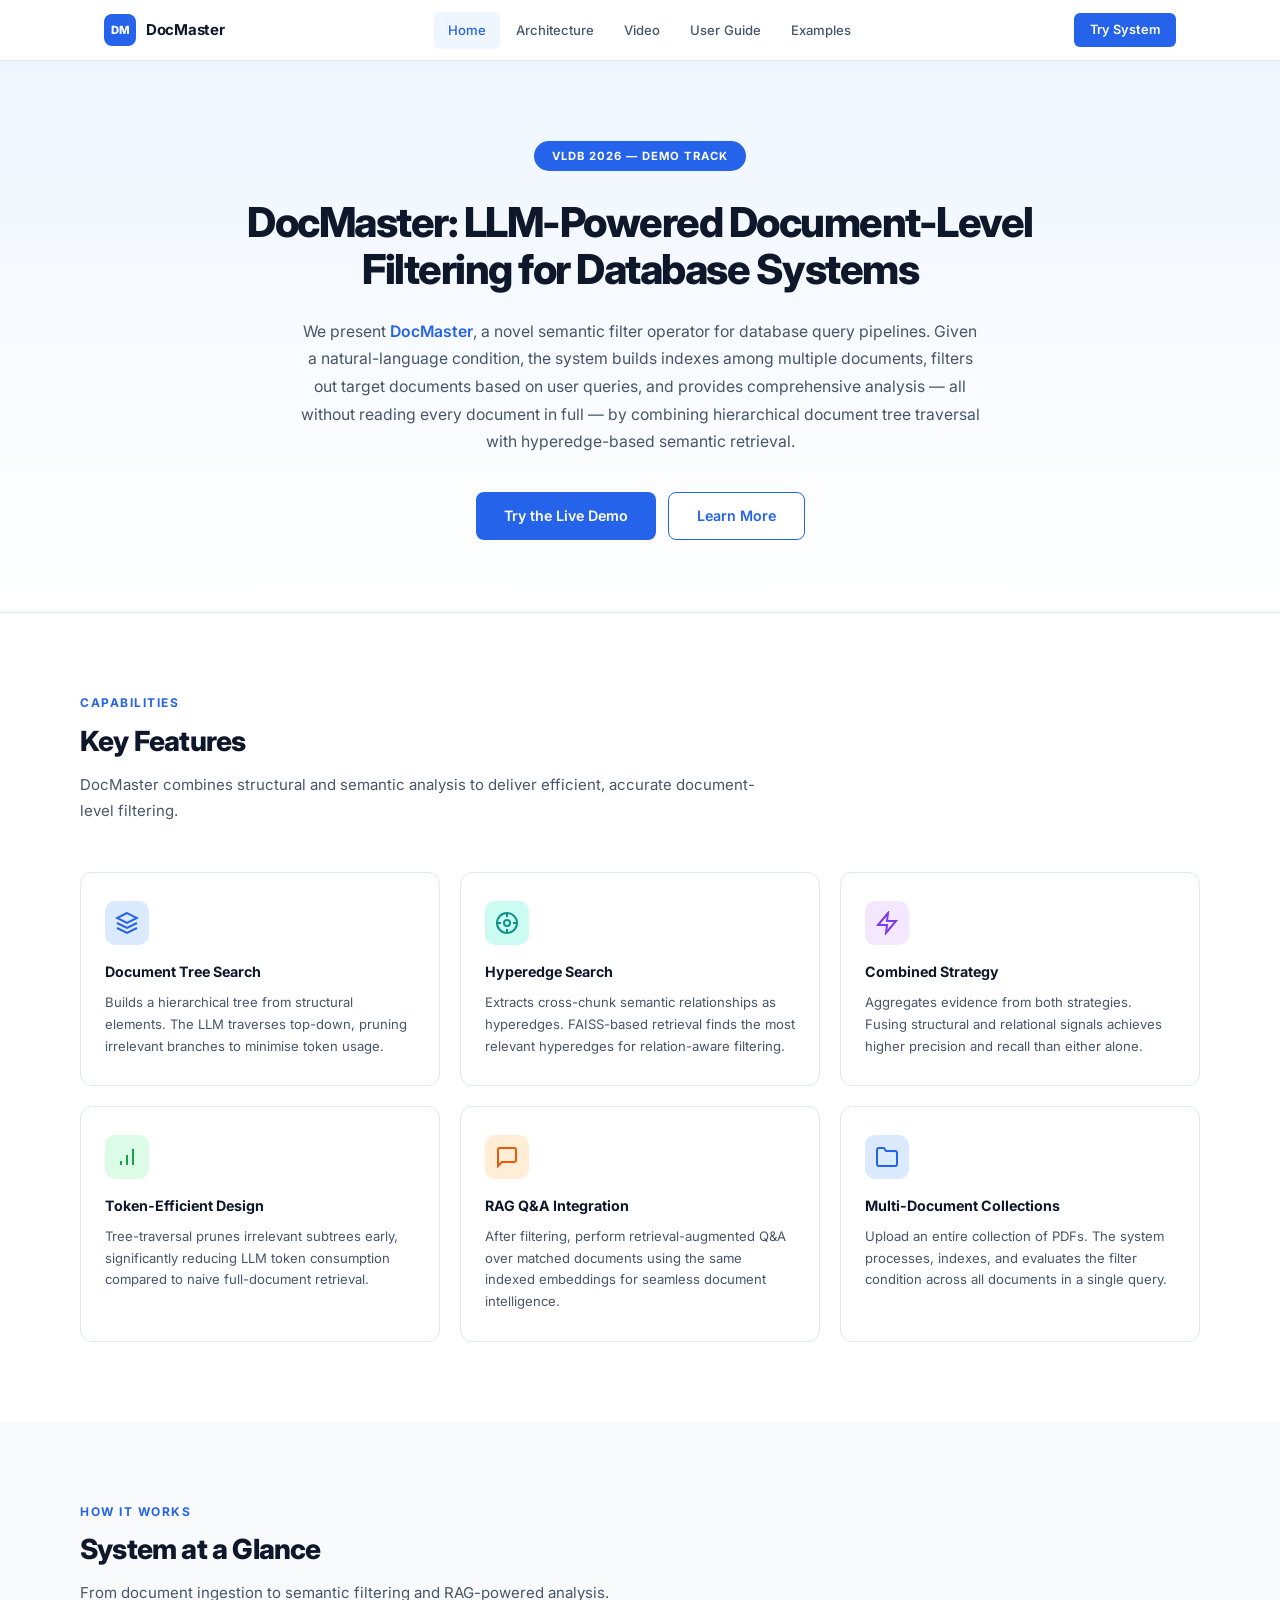
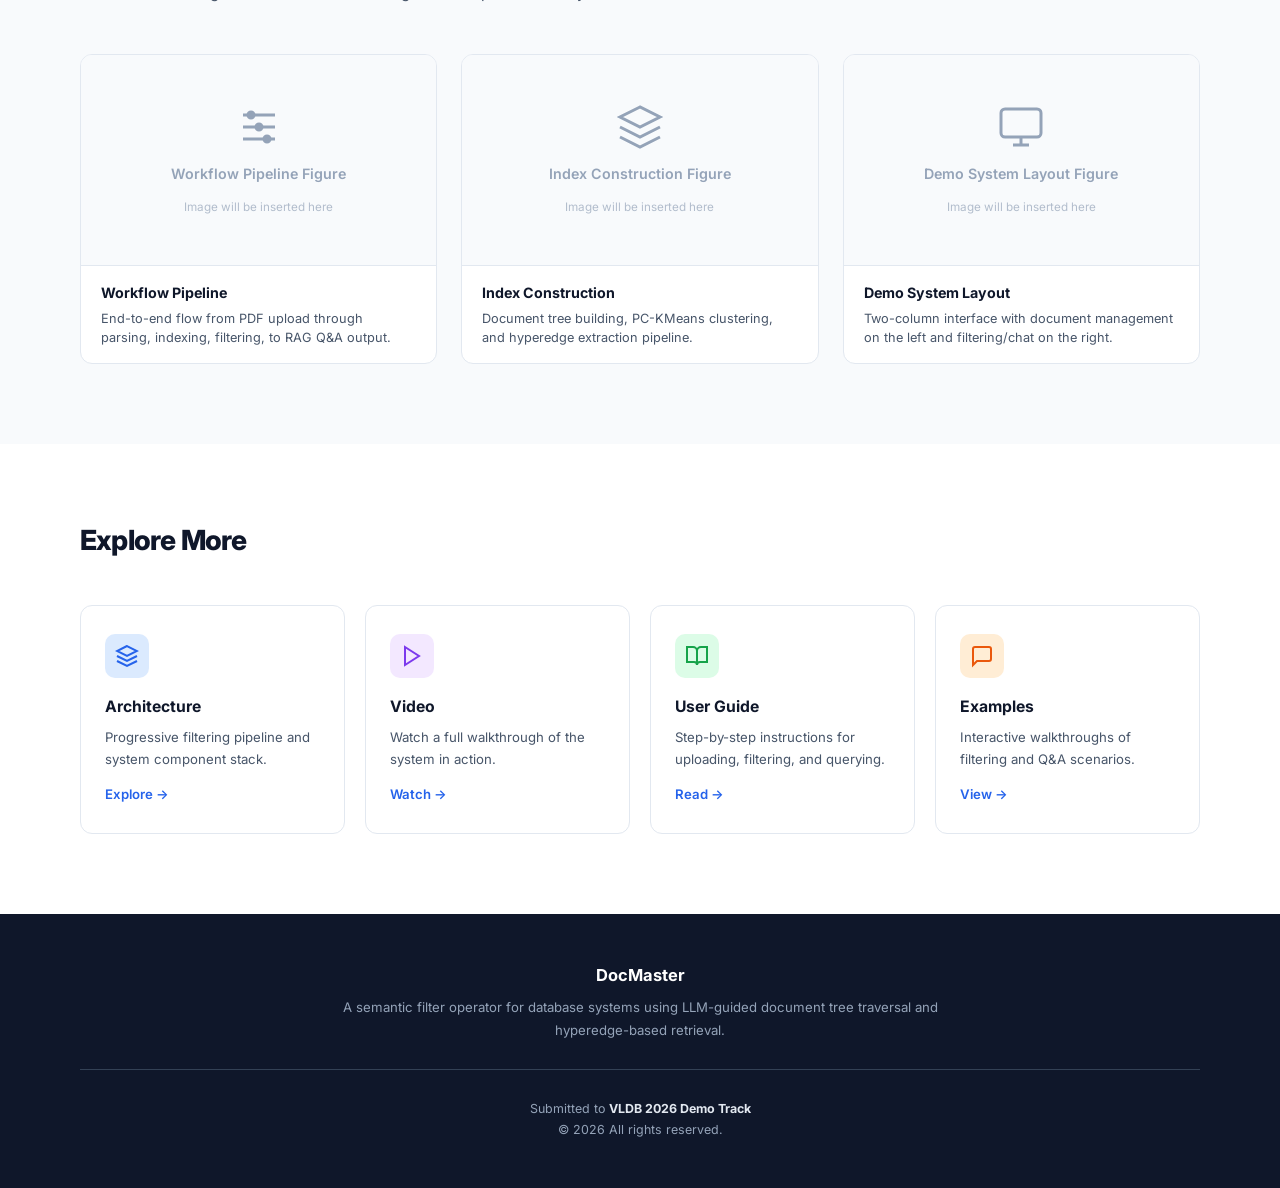
==== index.html @ 3ab499f6 "Add files via upload" ====
<!DOCTYPE html>
<html lang="en">
<head>
    <meta charset="UTF-8">
    <meta name="viewport" content="width=device-width, initial-scale=1.0">
    <title>DocMaster: LLM-Powered Document-Level Filtering</title>
    <link rel="preconnect" href="https://fonts.googleapis.com">
    <link href="https://fonts.googleapis.com/css2?family=Inter:wght@300;400;500;600;700;800&display=swap" rel="stylesheet">
    <link rel="stylesheet" href="style.css">
</head>
<body data-page="home">

    <nav id="main-nav"></nav>

    <!-- Hero -->
    <section class="hero">
        <div class="hero-inner">
            <div class="hero-badge">VLDB 2026 &mdash; Demo Track</div>
            <h1>DocMaster: LLM-Powered Document-Level Filtering for Database Systems</h1>
            <p class="hero-abstract">
                We present <strong>DocMaster</strong>, a novel semantic filter operator for database query pipelines.
                Given a natural-language condition, the system builds indexes among multiple documents, filters out
                target documents based on user queries, and provides comprehensive analysis &mdash; all without
                reading every document in full &mdash; by combining hierarchical document tree traversal with
                hyperedge-based semantic retrieval.
            </p>
            <div class="hero-actions">
                <a href="demo.html" class="btn-primary">Try the Live Demo</a>
                <a href="architecture.html" class="btn-outline">Learn More</a>
            </div>
        </div>
    </section>

    <!-- Key Features -->
    <section class="section">
        <div class="container">
            <div class="section-header">
                <div class="section-label">Capabilities</div>
                <h2 class="section-title">Key Features</h2>
                <p class="section-desc">DocMaster combines structural and semantic analysis to deliver efficient, accurate document-level filtering.</p>
            </div>
            <div class="overview-grid">
                <div class="overview-card">
                    <div class="card-icon icon-blue">
                        <svg width="24" height="24" viewBox="0 0 24 24" fill="none" stroke="currentColor" stroke-width="2"><path d="M12 2L2 7l10 5 10-5-10-5z"/><path d="M2 17l10 5 10-5"/><path d="M2 12l10 5 10-5"/></svg>
                    </div>
                    <h3>Document Tree Search</h3>
                    <p>Builds a hierarchical tree from structural elements. The LLM traverses top-down, pruning irrelevant branches to minimise token usage.</p>
                </div>
                <div class="overview-card">
                    <div class="card-icon icon-teal">
                        <svg width="24" height="24" viewBox="0 0 24 24" fill="none" stroke="currentColor" stroke-width="2"><circle cx="12" cy="12" r="3"/><path d="M12 2a10 10 0 0 1 0 20 10 10 0 0 1 0-20"/><path d="M2 12h4M18 12h4M12 2v4M12 18v4"/></svg>
                    </div>
                    <h3>Hyperedge Search</h3>
                    <p>Extracts cross-chunk semantic relationships as hyperedges. FAISS-based retrieval finds the most relevant hyperedges for relation-aware filtering.</p>
                </div>
                <div class="overview-card">
                    <div class="card-icon icon-purple">
                        <svg width="24" height="24" viewBox="0 0 24 24" fill="none" stroke="currentColor" stroke-width="2"><path d="M13 2L3 14h9l-1 8 10-12h-9l1-8z"/></svg>
                    </div>
                    <h3>Combined Strategy</h3>
                    <p>Aggregates evidence from both strategies. Fusing structural and relational signals achieves higher precision and recall than either alone.</p>
                </div>
                <div class="overview-card">
                    <div class="card-icon icon-green">
                        <svg width="24" height="24" viewBox="0 0 24 24" fill="none" stroke="currentColor" stroke-width="2"><path d="M12 20V10M18 20V4M6 20v-4"/></svg>
                    </div>
                    <h3>Token-Efficient Design</h3>
                    <p>Tree-traversal prunes irrelevant subtrees early, significantly reducing LLM token consumption compared to naive full-document retrieval.</p>
                </div>
                <div class="overview-card">
                    <div class="card-icon icon-orange">
                        <svg width="24" height="24" viewBox="0 0 24 24" fill="none" stroke="currentColor" stroke-width="2"><path d="M21 15a2 2 0 0 1-2 2H7l-4 4V5a2 2 0 0 1 2-2h14a2 2 0 0 1 2 2z"/></svg>
                    </div>
                    <h3>RAG Q&amp;A Integration</h3>
                    <p>After filtering, perform retrieval-augmented Q&amp;A over matched documents using the same indexed embeddings for seamless document intelligence.</p>
                </div>
                <div class="overview-card">
                    <div class="card-icon icon-blue">
                        <svg width="24" height="24" viewBox="0 0 24 24" fill="none" stroke="currentColor" stroke-width="2"><path d="M22 19a2 2 0 0 1-2 2H4a2 2 0 0 1-2-2V5a2 2 0 0 1 2-2h5l2 3h9a2 2 0 0 1 2 2z"/></svg>
                    </div>
                    <h3>Multi-Document Collections</h3>
                    <p>Upload an entire collection of PDFs. The system processes, indexes, and evaluates the filter condition across all documents in a single query.</p>
                </div>
            </div>
        </div>
    </section>

    <!-- Figure Placeholders -->
    <section class="section section-alt">
        <div class="container">
            <div class="section-header">
                <div class="section-label">How It Works</div>
                <h2 class="section-title">System at a Glance</h2>
                <p class="section-desc">From document ingestion to semantic filtering and RAG-powered analysis.</p>
            </div>
            <div class="figure-gallery">
                <div class="figure-card">
                    <div class="figure-placeholder" id="fig-workflow">
                        <svg width="48" height="48" viewBox="0 0 24 24" fill="none" stroke="currentColor" stroke-width="1.5"><path d="M4 6h16M4 12h16M4 18h16"/><circle cx="8" cy="6" r="1.5" fill="currentColor"/><circle cx="12" cy="12" r="1.5" fill="currentColor"/><circle cx="16" cy="18" r="1.5" fill="currentColor"/></svg>
                        <p>Workflow Pipeline Figure</p>
                        <span class="figure-placeholder-hint">Image will be inserted here</span>
                    </div>
                    <div class="figure-caption">
                        <h4>Workflow Pipeline</h4>
                        <p>End-to-end flow from PDF upload through parsing, indexing, filtering, to RAG Q&amp;A output.</p>
                    </div>
                </div>
                <div class="figure-card">
                    <div class="figure-placeholder" id="fig-index">
                        <svg width="48" height="48" viewBox="0 0 24 24" fill="none" stroke="currentColor" stroke-width="1.5"><path d="M12 2L2 7l10 5 10-5-10-5z"/><path d="M2 17l10 5 10-5"/><path d="M2 12l10 5 10-5"/></svg>
                        <p>Index Construction Figure</p>
                        <span class="figure-placeholder-hint">Image will be inserted here</span>
                    </div>
                    <div class="figure-caption">
                        <h4>Index Construction</h4>
                        <p>Document tree building, PC-KMeans clustering, and hyperedge extraction pipeline.</p>
                    </div>
                </div>
                <div class="figure-card">
                    <div class="figure-placeholder" id="fig-demo">
                        <svg width="48" height="48" viewBox="0 0 24 24" fill="none" stroke="currentColor" stroke-width="1.5"><rect x="2" y="3" width="20" height="14" rx="2"/><path d="M8 21h8M12 17v4"/></svg>
                        <p>Demo System Layout Figure</p>
                        <span class="figure-placeholder-hint">Image will be inserted here</span>
                    </div>
                    <div class="figure-caption">
                        <h4>Demo System Layout</h4>
                        <p>Two-column interface with document management on the left and filtering/chat on the right.</p>
                    </div>
                </div>
            </div>
        </div>
    </section>

    <!-- Quick Links -->
    <section class="section">
        <div class="container">
            <div class="section-header">
                <h2 class="section-title">Explore More</h2>
            </div>
            <div class="landing-grid">
                <a href="architecture.html" class="landing-card">
                    <div class="card-icon icon-blue">
                        <svg width="24" height="24" viewBox="0 0 24 24" fill="none" stroke="currentColor" stroke-width="2"><path d="M12 2L2 7l10 5 10-5-10-5z"/><path d="M2 17l10 5 10-5"/><path d="M2 12l10 5 10-5"/></svg>
                    </div>
                    <h3>Architecture</h3>
                    <p>Progressive filtering pipeline and system component stack.</p>
                    <span class="landing-card-link">Explore &rarr;</span>
                </a>
                <a href="video.html" class="landing-card">
                    <div class="card-icon icon-purple">
                        <svg width="24" height="24" viewBox="0 0 24 24" fill="none" stroke="currentColor" stroke-width="2"><polygon points="5 3 19 12 5 21 5 3"/></svg>
                    </div>
                    <h3>Video</h3>
                    <p>Watch a full walkthrough of the system in action.</p>
                    <span class="landing-card-link">Watch &rarr;</span>
                </a>
                <a href="guide.html" class="landing-card">
                    <div class="card-icon icon-green">
                        <svg width="24" height="24" viewBox="0 0 24 24" fill="none" stroke="currentColor" stroke-width="2"><path d="M2 3h6a4 4 0 0 1 4 4v14a3 3 0 0 0-3-3H2z"/><path d="M22 3h-6a4 4 0 0 0-4 4v14a3 3 0 0 1 3-3h7z"/></svg>
                    </div>
                    <h3>User Guide</h3>
                    <p>Step-by-step instructions for uploading, filtering, and querying.</p>
                    <span class="landing-card-link">Read &rarr;</span>
                </a>
                <a href="examples.html" class="landing-card">
                    <div class="card-icon icon-orange">
                        <svg width="24" height="24" viewBox="0 0 24 24" fill="none" stroke="currentColor" stroke-width="2"><path d="M21 15a2 2 0 0 1-2 2H7l-4 4V5a2 2 0 0 1 2-2h14a2 2 0 0 1 2 2z"/></svg>
                    </div>
                    <h3>Examples</h3>
                    <p>Interactive walkthroughs of filtering and Q&amp;A scenarios.</p>
                    <span class="landing-card-link">View &rarr;</span>
                </a>
            </div>
        </div>
    </section>

    <footer id="main-footer"></footer>

    <script src="template.js"></script>
</body>
</html>
---- style.css ----
/* ================================================================
   SemanticFilter — Professional Academic Demo Stylesheet
   ================================================================ */

*, *::before, *::after { margin: 0; padding: 0; box-sizing: border-box; }

:root {
    --primary: #2563eb;
    --primary-dark: #1d4ed8;
    --primary-light: #eff6ff;
    --primary-subtle: #dbeafe;
    --accent: #0891b2;
    --text: #0f172a;
    --text-secondary: #475569;
    --text-muted: #94a3b8;
    --border: #e2e8f0;
    --border-light: #f1f5f9;
    --bg: #f8fafc;
    --bg-alt: #f1f5f9;
    --white: #ffffff;
    --success: #059669;
    --success-bg: #ecfdf5;
    --error: #dc2626;
    --error-bg: #fef2f2;
    --shadow-xs: 0 1px 2px rgba(0,0,0,0.05);
    --shadow-sm: 0 1px 3px rgba(0,0,0,0.06), 0 1px 2px rgba(0,0,0,0.04);
    --shadow: 0 4px 6px -1px rgba(0,0,0,0.07), 0 2px 4px -2px rgba(0,0,0,0.05);
    --shadow-md: 0 10px 15px -3px rgba(0,0,0,0.08), 0 4px 6px -4px rgba(0,0,0,0.05);
    --shadow-lg: 0 20px 25px -5px rgba(0,0,0,0.08), 0 8px 10px -6px rgba(0,0,0,0.04);
    --radius: 8px;
    --radius-lg: 12px;
    --radius-xl: 16px;
    --font: 'Inter', -apple-system, BlinkMacSystemFont, 'Segoe UI', sans-serif;
    --max-width: 1120px;
    --transition: 0.2s ease;
}

html { scroll-behavior: smooth; }

body {
    font-family: var(--font);
    background: var(--white);
    color: var(--text);
    line-height: 1.6;
    font-size: 15px;
    -webkit-font-smoothing: antialiased;
    -moz-osx-font-smoothing: grayscale;
}

/* ── Navigation ── */
nav {
    position: sticky;
    top: 0;
    z-index: 100;
    background: rgba(255,255,255,0.92);
    backdrop-filter: blur(12px);
    -webkit-backdrop-filter: blur(12px);
    border-bottom: 1px solid var(--border);
}

.nav-inner {
    max-width: var(--max-width);
    margin: 0 auto;
    padding: 0 24px;
    height: 60px;
    display: flex;
    align-items: center;
    justify-content: space-between;
}

.nav-brand {
    display: flex;
    align-items: center;
    gap: 10px;
    font-size: 1em;
    font-weight: 700;
    color: var(--text);
    text-decoration: none;
    letter-spacing: -0.3px;
}

.nav-logo {
    display: inline-flex;
    align-items: center;
    justify-content: center;
    width: 32px;
    height: 32px;
    background: var(--primary);
    color: white;
    border-radius: 8px;
    font-size: 0.75em;
    font-weight: 800;
    letter-spacing: 0;
}

.nav-links {
    display: flex;
    gap: 2px;
    list-style: none;
}

.nav-links a {
    display: block;
    padding: 8px 14px;
    font-size: 0.875em;
    font-weight: 500;
    color: var(--text-secondary);
    text-decoration: none;
    border-radius: 6px;
    transition: color var(--transition), background var(--transition);
}

.nav-links a:hover {
    color: var(--primary);
    background: var(--primary-light);
}

.nav-cta {
    display: inline-flex;
    align-items: center;
    padding: 7px 16px;
    font-size: 0.85em;
    font-weight: 600;
    color: white;
    background: var(--primary);
    text-decoration: none;
    border-radius: 6px;
    transition: background var(--transition);
}

.nav-cta:hover {
    background: var(--primary-dark);
}

/* ── Hero ── */
.hero {
    background: linear-gradient(180deg, var(--primary-light) 0%, var(--white) 100%);
    border-bottom: 1px solid var(--border);
    padding: 80px 24px 72px;
    text-align: center;
}

.hero-inner {
    max-width: 800px;
    margin: 0 auto;
}

.hero-badge {
    display: inline-flex;
    align-items: center;
    gap: 8px;
    background: var(--primary);
    color: white;
    padding: 6px 18px;
    border-radius: 24px;
    font-size: 0.75em;
    font-weight: 700;
    letter-spacing: 1px;
    text-transform: uppercase;
    margin-bottom: 28px;
}

.hero h1 {
    font-size: 2.75em;
    font-weight: 800;
    color: var(--text);
    letter-spacing: -1.5px;
    line-height: 1.15;
    margin-bottom: 24px;
}

.hero-abstract {
    font-size: 1.05em;
    color: var(--text-secondary);
    line-height: 1.75;
    max-width: 680px;
    margin: 0 auto 36px;
}

.hero-abstract strong {
    color: var(--primary);
    font-weight: 600;
}

.hero-actions {
    display: flex;
    justify-content: center;
    gap: 12px;
    flex-wrap: wrap;
}

.btn-primary, .btn-outline {
    display: inline-flex;
    align-items: center;
    gap: 8px;
    padding: 12px 28px;
    border-radius: var(--radius);
    font-size: 0.95em;
    font-weight: 600;
    text-decoration: none;
    border: none;
    cursor: pointer;
    transition: all var(--transition);
}

.btn-primary {
    background: var(--primary);
    color: white;
}

.btn-primary:hover {
    background: var(--primary-dark);
    box-shadow: 0 4px 14px rgba(37,99,235,0.3);
    transform: translateY(-1px);
}

.btn-outline {
    background: white;
    color: var(--primary);
    border: 1.5px solid var(--primary);
}

.btn-outline:hover {
    background: var(--primary-light);
    transform: translateY(-1px);
}

/* ── Sections ── */
.section {
    padding: 80px 24px;
}

.section-alt {
    background: var(--bg);
}

.container {
    max-width: var(--max-width);
    margin: 0 auto;
}

.section-header {
    margin-bottom: 48px;
}

.section-label {
    font-size: 0.8em;
    font-weight: 700;
    letter-spacing: 1.5px;
    text-transform: uppercase;
    color: var(--primary);
    margin-bottom: 12px;
}

.section-title {
    font-size: 1.85em;
    font-weight: 800;
    letter-spacing: -0.8px;
    color: var(--text);
    margin-bottom: 14px;
    line-height: 1.2;
}

.section-desc {
    font-size: 1em;
    color: var(--text-secondary);
    line-height: 1.75;
    max-width: 680px;
}

/* ── Overview Cards ── */
.overview-grid {
    display: grid;
    grid-template-columns: repeat(3, 1fr);
    gap: 20px;
}

.overview-card {
    background: white;
    border: 1px solid var(--border);
    border-radius: var(--radius-lg);
    padding: 28px 24px;
    transition: box-shadow var(--transition), transform var(--transition);
}

.overview-card:hover {
    box-shadow: var(--shadow-md);
    transform: translateY(-3px);
}

.card-icon {
    width: 44px;
    height: 44px;
    border-radius: 10px;
    display: flex;
    align-items: center;
    justify-content: center;
    margin-bottom: 16px;
}

.icon-blue { background: var(--primary-subtle); color: var(--primary); }
.icon-teal { background: #ccfbf1; color: #0d9488; }
.icon-purple { background: #f3e8ff; color: #7c3aed; }
.icon-green { background: #dcfce7; color: #16a34a; }
.icon-orange { background: #ffedd5; color: #ea580c; }

.overview-card h3 {
    font-size: 0.95em;
    font-weight: 700;
    color: var(--text);
    margin-bottom: 8px;
}

.overview-card p {
    font-size: 0.875em;
    color: var(--text-secondary);
    line-height: 1.65;
}

/* ── Capabilities Tiers ── */
.capabilities-tiers {
    max-width: 800px;
}

.tier {
    background: white;
    border: 1px solid var(--border);
    border-radius: var(--radius-lg);
    padding: 28px 32px;
    transition: box-shadow var(--transition);
}

.tier:hover {
    box-shadow: var(--shadow);
}

.tier-header {
    display: flex;
    gap: 20px;
    align-items: flex-start;
}

.tier-number {
    flex-shrink: 0;
    width: 40px;
    height: 40px;
    background: var(--primary);
    color: white;
    border-radius: 10px;
    display: flex;
    align-items: center;
    justify-content: center;
    font-size: 1em;
    font-weight: 800;
}

.tier-info h3 {
    font-size: 1.05em;
    font-weight: 700;
    color: var(--text);
    margin-bottom: 6px;
}

.tier-info p {
    font-size: 0.9em;
    color: var(--text-secondary);
    line-height: 1.65;
}

.tier-tags {
    display: flex;
    flex-wrap: wrap;
    gap: 8px;
    margin-top: 16px;
    padding-left: 60px;
}

.tier-tag {
    display: inline-block;
    padding: 4px 12px;
    background: var(--primary-light);
    color: var(--primary);
    border-radius: 20px;
    font-size: 0.8em;
    font-weight: 600;
}

.tier-connector {
    width: 2px;
    height: 28px;
    background: var(--border);
    margin: 0 0 0 48px;
}

/* ── Architecture ── */
.arch-layout {
    display: grid;
    grid-template-columns: 1fr 1fr;
    gap: 48px;
    align-items: start;
}

.pipeline-steps {
    display: flex;
    flex-direction: column;
}

.pipeline-step {
    display: flex;
    gap: 16px;
    position: relative;
}

.pipeline-step:not(:last-child)::before {
    content: '';
    position: absolute;
    left: 19px;
    top: 44px;
    bottom: 0;
    width: 2px;
    background: var(--border);
}

.step-dot {
    flex-shrink: 0;
    width: 38px;
    height: 38px;
    border-radius: 50%;
    background: var(--primary);
    color: white;
    font-size: 0.82em;
    font-weight: 700;
    display: flex;
    align-items: center;
    justify-content: center;
    border: 3px solid white;
    box-shadow: 0 0 0 2px var(--primary);
    z-index: 1;
}

.step-body {
    padding-bottom: 28px;
}

.step-body h4 {
    font-size: 0.95em;
    font-weight: 700;
    color: var(--text);
    margin-bottom: 4px;
}

.step-body p {
    font-size: 0.875em;
    color: var(--text-secondary);
    line-height: 1.65;
}

.arch-diagram {
    background: white;
    border: 1px solid var(--border);
    border-radius: var(--radius-lg);
    padding: 28px 24px;
    box-shadow: var(--shadow-sm);
}

.arch-diagram h4 {
    font-size: 0.8em;
    font-weight: 700;
    text-transform: uppercase;
    letter-spacing: 1px;
    color: var(--primary);
    margin-bottom: 20px;
}

.arch-layer {
    background: var(--bg);
    border: 1px solid var(--border);
    border-radius: 8px;
    padding: 14px 16px;
}

.arch-layer-title {
    font-weight: 700;
    color: var(--text);
    margin-bottom: 8px;
    font-size: 0.88em;
}

.arch-layer-items {
    display: flex;
    flex-wrap: wrap;
    gap: 6px;
}

.arch-tag {
    background: white;
    color: var(--text-secondary);
    padding: 3px 10px;
    border-radius: 20px;
    font-size: 0.8em;
    font-weight: 500;
    border: 1px solid var(--border);
}

.arch-arrow {
    display: flex;
    justify-content: center;
    color: var(--text-muted);
    padding: 8px 0;
}

/* ── Demo Panel ── */
.demo-panel {
    background: white;
    border: 1px solid var(--border);
    border-radius: var(--radius-xl);
    box-shadow: var(--shadow-lg);
    overflow: hidden;
}

.demo-panel-header {
    background: linear-gradient(135deg, var(--primary) 0%, #3b82f6 50%, #0ea5e9 100%);
    padding: 24px 32px;
    color: white;
}

.demo-panel-header h3 {
    font-size: 1.1em;
    font-weight: 700;
    margin-bottom: 2px;
}

.demo-panel-header p {
    font-size: 0.85em;
    opacity: 0.85;
}

.demo-panel-body {
    padding: 28px;
}

/* Step cards */
.demo-step-card {
    background: var(--bg);
    border: 1px solid var(--border);
    border-radius: var(--radius-lg);
    padding: 24px;
    margin-bottom: 16px;
}

.demo-step-title {
    display: flex;
    align-items: center;
    gap: 10px;
    font-weight: 700;
    font-size: 0.95em;
    color: var(--text);
    margin-bottom: 16px;
}

.step-num {
    display: inline-flex;
    align-items: center;
    justify-content: center;
    width: 26px;
    height: 26px;
    background: var(--primary);
    color: white;
    border-radius: 50%;
    font-size: 0.8em;
    font-weight: 700;
    flex-shrink: 0;
}

/* Upload area */
.upload-area {
    border: 2px dashed var(--border);
    border-radius: var(--radius-lg);
    padding: 40px 24px;
    text-align: center;
    cursor: pointer;
    transition: all var(--transition);
    background: white;
}

.upload-area:hover {
    border-color: var(--primary);
    background: var(--primary-light);
}

.upload-area.dragover {
    border-color: var(--primary);
    background: var(--primary-subtle);
    border-style: solid;
}

#fileInput { display: none; }

.upload-icon {
    color: var(--text-muted);
    margin-bottom: 12px;
}

.upload-area:hover .upload-icon { color: var(--primary); }

.upload-text-main {
    font-size: 0.95em;
    font-weight: 600;
    color: var(--text);
    margin-bottom: 4px;
}

.upload-text-sub {
    font-size: 0.83em;
    color: var(--text-muted);
}

/* Form controls */
input[type="text"], input[type="number"], textarea, select {
    width: 100%;
    padding: 11px 14px;
    border: 1px solid var(--border);
    border-radius: var(--radius);
    font-size: 0.92em;
    font-family: inherit;
    color: var(--text);
    background: white;
    transition: border-color var(--transition), box-shadow var(--transition);
}

input[type="text"]:focus, input[type="number"]:focus, textarea:focus, select:focus {
    outline: none;
    border-color: var(--primary);
    box-shadow: 0 0 0 3px rgba(37,99,235,0.1);
}

input::placeholder, textarea::placeholder { color: var(--text-muted); }

.btn {
    background: var(--primary);
    color: white;
    padding: 12px 28px;
    border: none;
    border-radius: var(--radius);
    font-size: 0.92em;
    font-weight: 600;
    cursor: pointer;
    transition: all var(--transition);
    margin-top: 12px;
    display: inline-flex;
    align-items: center;
    gap: 8px;
}

.btn:hover:not(:disabled) {
    background: var(--primary-dark);
    box-shadow: 0 4px 12px rgba(37,99,235,0.25);
}

.btn:disabled { opacity: 0.5; cursor: not-allowed; }

.btn-small {
    background: var(--primary);
    color: white;
    padding: 9px 18px;
    border: none;
    border-radius: var(--radius);
    font-size: 0.88em;
    font-weight: 600;
    cursor: pointer;
    transition: background var(--transition);
    white-space: nowrap;
}

.btn-small:hover:not(:disabled) { background: var(--primary-dark); }
.btn-small:disabled { opacity: 0.5; cursor: not-allowed; }

/* Status */
.status {
    padding: 12px 16px;
    border-radius: var(--radius);
    margin-top: 12px;
    font-size: 0.88em;
    font-weight: 500;
    display: flex;
    align-items: center;
    gap: 8px;
}

.status.info { background: var(--primary-light); color: #1e40af; border: 1px solid var(--primary-subtle); }
.status.success { background: var(--success-bg); color: #065f46; border: 1px solid #a7f3d0; }
.status.error { background: var(--error-bg); color: #991b1b; border: 1px solid #fecaca; }

/* Document list */
.document-list { margin-top: 16px; }

.doc-list-label {
    font-size: 0.78em;
    font-weight: 700;
    text-transform: uppercase;
    letter-spacing: 0.8px;
    color: var(--text-muted);
    margin-bottom: 8px;
}

.document-item {
    display: flex;
    justify-content: space-between;
    align-items: center;
    padding: 10px 14px;
    background: white;
    border: 1px solid var(--border);
    border-radius: 8px;
    margin-bottom: 6px;
    font-size: 0.88em;
}

.document-name { font-weight: 500; color: var(--text); }
.document-size { color: var(--text-muted); font-size: 0.85em; }

/* Results */
.results { display: none; }
.results.show { display: block; animation: fadeIn 0.4s ease; }

@keyframes fadeIn {
    from { opacity: 0; transform: translateY(10px); }
    to { opacity: 1; transform: translateY(0); }
}

.results-summary {
    display: grid;
    grid-template-columns: repeat(3, 1fr);
    gap: 14px;
    margin-bottom: 24px;
}

.result-item {
    padding: 20px;
    border-radius: var(--radius-lg);
    text-align: center;
    border: 2px solid var(--border);
    background: white;
    transition: all var(--transition);
}

.result-item.match {
    background: var(--success-bg);
    border-color: #34d399;
}

.result-item.no-match {
    background: var(--error-bg);
    border-color: #fca5a5;
}

.result-item h4 {
    font-size: 0.75em;
    color: var(--text-muted);
    text-transform: uppercase;
    letter-spacing: 0.8px;
    font-weight: 700;
    margin-bottom: 10px;
}

.result-value {
    font-size: 2em;
    font-weight: 800;
    letter-spacing: -1px;
}

.result-item.match .result-value { color: var(--success); }
.result-item.no-match .result-value { color: var(--error); }

.result-sub {
    font-size: 0.75em;
    color: var(--text-muted);
    margin-top: 6px;
}

/* Doc results */
.filtered-docs { margin-top: 20px; }

.results-sub-label {
    font-size: 0.78em;
    font-weight: 700;
    text-transform: uppercase;
    letter-spacing: 0.8px;
    color: var(--text-muted);
    margin-bottom: 10px;
    padding-top: 20px;
    border-top: 1px solid var(--border);
}

.doc-result {
    background: white;
    border: 1px solid var(--border);
    border-radius: 8px;
    padding: 14px 16px;
    margin-bottom: 8px;
    display: flex;
    justify-content: space-between;
    align-items: center;
    font-size: 0.88em;
}

.doc-result.matched {
    background: var(--success-bg);
    border-color: #6ee7b7;
}

.doc-result-name { font-weight: 600; color: var(--text); }

.doc-result-strategies { display: flex; gap: 6px; }

.strategy-badge {
    padding: 3px 9px;
    border-radius: 4px;
    font-size: 0.78em;
    font-weight: 600;
}

.strategy-badge.match { background: var(--success); color: white; }
.strategy-badge.no-match { background: #e2e8f0; color: var(--text-muted); }

/* Metrics */
.metrics-grid {
    display: grid;
    grid-template-columns: repeat(3, 1fr);
    gap: 12px;
    margin-top: 20px;
    padding-top: 20px;
    border-top: 1px solid var(--border);
}

.metric {
    text-align: center;
    padding: 16px;
    background: white;
    border: 1px solid var(--border);
    border-radius: var(--radius);
}

.metric-value {
    font-size: 1.5em;
    font-weight: 800;
    color: var(--primary);
    letter-spacing: -0.5px;
}

.metric-label {
    font-size: 0.78em;
    color: var(--text-muted);
    margin-top: 6px;
    font-weight: 500;
}

/* Loading spinner */
.loading {
    display: inline-block;
    width: 14px;
    height: 14px;
    border: 2px solid rgba(255,255,255,0.3);
    border-radius: 50%;
    border-top-color: white;
    animation: spin 0.7s linear infinite;
    vertical-align: middle;
}

.loading-blue {
    border-color: rgba(37,99,235,0.2);
    border-top-color: var(--primary);
}

@keyframes spin { to { transform: rotate(360deg); } }

/* Settings */
.settings-panel {
    background: white;
    border: 1px solid var(--border);
    border-radius: var(--radius-lg);
    margin-bottom: 16px;
    overflow: hidden;
}

.settings-header {
    display: flex;
    justify-content: space-between;
    align-items: center;
    padding: 14px 20px;
    cursor: pointer;
    user-select: none;
    border-bottom: 1px solid transparent;
    transition: background var(--transition);
}

.settings-header:hover { background: var(--bg); }
.settings-header.open { border-bottom-color: var(--border); }

.settings-title {
    font-size: 0.88em;
    font-weight: 600;
    color: var(--text-secondary);
}

.settings-toggle {
    color: var(--text-muted);
    transition: transform var(--transition);
    display: flex;
    align-items: center;
}

.settings-toggle.open { transform: rotate(180deg); }

.settings-content {
    display: grid;
    grid-template-columns: repeat(auto-fit, minmax(200px, 1fr));
    gap: 16px;
    padding: 0 20px;
    max-height: 0;
    overflow: hidden;
    transition: max-height 0.3s ease, padding 0.3s ease;
}

.settings-content.show { max-height: 300px; padding: 20px; }

.setting-item { display: flex; flex-direction: column; gap: 6px; }
.setting-label { font-size: 0.88em; font-weight: 600; color: var(--text); }
.setting-description { font-size: 0.78em; color: var(--text-muted); }

.settings-reset {
    padding: 7px 14px;
    background: var(--bg);
    color: var(--text-muted);
    border: 1px solid var(--border);
    border-radius: 6px;
    font-size: 0.82em;
    cursor: pointer;
    font-weight: 600;
    transition: background var(--transition);
    align-self: flex-end;
    margin-top: auto;
}

.settings-reset:hover { background: var(--border); }

/* Tree viewer */
.tree-controls {
    display: flex;
    gap: 10px;
    margin-bottom: 12px;
}

.tree-select {
    flex: 1;
    padding: 9px 14px;
    border: 1px solid var(--border);
    border-radius: var(--radius);
    font-size: 0.88em;
    background: white;
    cursor: pointer;
}

.tree-select:focus {
    outline: none;
    border-color: var(--primary);
    box-shadow: 0 0 0 3px rgba(37,99,235,0.1);
}

.tree-viewer {
    background: white;
    border: 1px solid var(--border);
    border-radius: var(--radius);
    padding: 16px;
    max-height: 500px;
    overflow: auto;
    display: none;
}

.tree-stats {
    background: var(--bg);
    padding: 10px 14px;
    border-radius: 6px;
    margin-bottom: 14px;
    display: flex;
    align-items: center;
    gap: 20px;
    font-size: 0.83em;
    color: var(--text-secondary);
    border: 1px solid var(--border);
}

/* ── SVG Tree Graph Visualization ── */
.tree-svg-wrapper {
    overflow: auto;
    max-height: 400px;
    position: relative;
    padding: 8px 0;
}

.tree-svg-wrapper.tree-svg-modal {
    max-height: none;
    overflow: visible;
    flex: 1;
}

.tree-svg {
    display: block;
    min-width: 100%;
    font-family: var(--font);
}

.tree-view-btn {
    display: inline-flex;
    align-items: center;
    gap: 4px;
    padding: 4px 10px;
    font-size: 0.78em;
    font-weight: 600;
    color: var(--primary);
    background: white;
    border: 1.5px solid var(--primary-subtle);
    border-radius: 6px;
    cursor: pointer;
    transition: all 0.2s ease;
    margin-left: auto;
}

.tree-view-btn:hover {
    background: var(--primary);
    color: white;
    border-color: var(--primary);
}

.tree-empty { text-align: center; color: var(--text-muted); padding: 28px; font-size: 0.88em; }

/* Node detail popup */
.tree-detail-popup {
    position: absolute;
    top: 50%;
    left: 50%;
    transform: translate(-50%, -50%);
    background: white;
    border: 1px solid var(--border);
    border-radius: var(--radius-lg);
    box-shadow: var(--shadow-lg);
    padding: 18px;
    max-width: 360px;
    width: 90%;
    z-index: 50;
    animation: detailPopIn 0.2s ease-out;
}

@keyframes detailPopIn {
    from { opacity: 0; transform: translate(-50%, -50%) scale(0.95); }
    to { opacity: 1; transform: translate(-50%, -50%) scale(1); }
}

.tree-detail-close {
    position: absolute;
    top: 8px;
    right: 12px;
    font-size: 18px;
    cursor: pointer;
    color: var(--text-muted);
    line-height: 1;
}

.tree-detail-close:hover { color: var(--text); }

.tree-detail-type {
    font-size: 0.72em;
    font-weight: 800;
    text-transform: uppercase;
    letter-spacing: 0.5px;
    margin-bottom: 10px;
}

.tree-detail-section { margin-bottom: 10px; }
.tree-detail-label {
    font-size: 0.7em;
    font-weight: 700;
    color: var(--text-muted);
    text-transform: uppercase;
    letter-spacing: 0.5px;
    margin-bottom: 3px;
}
.tree-detail-text {
    font-size: 0.84em;
    color: var(--text);
    line-height: 1.5;
    max-height: 120px;
    overflow-y: auto;
}

.tree-detail-meta {
    display: flex;
    flex-wrap: wrap;
    gap: 6px;
}

.tree-detail-tag {
    display: inline-block;
    padding: 3px 8px;
    background: var(--bg);
    border: 1px solid var(--border);
    border-radius: 12px;
    font-size: 0.72em;
    color: var(--text-secondary);
    font-weight: 600;
}

/* Full-screen tree modal */
.tree-modal-overlay {
    position: fixed;
    inset: 0;
    background: rgba(0,0,0,0.4);
    backdrop-filter: blur(4px);
    z-index: 9999;
    display: flex;
    align-items: center;
    justify-content: center;
    opacity: 0;
    transition: opacity 0.25s ease;
}

.tree-modal-overlay.active { opacity: 1; }

.tree-modal {
    background: white;
    border-radius: var(--radius-xl);
    box-shadow: var(--shadow-lg);
    width: 92vw;
    height: 85vh;
    max-width: 1400px;
    display: flex;
    flex-direction: column;
    overflow: hidden;
    animation: modalSlideUp 0.3s ease-out;
}

@keyframes modalSlideUp {
    from { opacity: 0; transform: translateY(20px); }
    to { opacity: 1; transform: translateY(0); }
}

.tree-modal-header {
    display: flex;
    align-items: center;
    gap: 16px;
    padding: 14px 24px;
    border-bottom: 1px solid var(--border);
    background: var(--bg);
}

.tree-modal-header h3 {
    font-size: 1em;
    font-weight: 700;
    color: var(--text);
    white-space: nowrap;
}

/* Modal toolbar */
.tree-modal-toolbar {
    display: flex;
    align-items: center;
    gap: 8px;
    margin-left: auto;
}

.tree-toolbar-group {
    display: flex;
    align-items: center;
    gap: 4px;
    background: white;
    border: 1px solid var(--border);
    border-radius: 8px;
    padding: 3px 4px;
}

.tree-toolbar-btn {
    display: inline-flex;
    align-items: center;
    gap: 4px;
    padding: 5px 8px;
    font-size: 0.76em;
    font-weight: 600;
    color: var(--text-secondary);
    background: transparent;
    border: none;
    border-radius: 5px;
    cursor: pointer;
    transition: all 0.15s ease;
    white-space: nowrap;
}

.tree-toolbar-btn:hover {
    background: var(--primary-light);
    color: var(--primary);
}

.tree-toolbar-btn:active {
    transform: scale(0.95);
}

.tree-zoom-label {
    font-size: 0.74em;
    font-weight: 700;
    color: var(--text);
    min-width: 38px;
    text-align: center;
    user-select: none;
}

.tree-toolbar-divider {
    width: 1px;
    height: 24px;
    background: var(--border);
    margin: 0 2px;
}

.tree-modal-close {
    width: 32px;
    height: 32px;
    display: flex;
    align-items: center;
    justify-content: center;
    font-size: 20px;
    background: none;
    border: 1px solid var(--border);
    border-radius: 8px;
    cursor: pointer;
    color: var(--text-muted);
    transition: all 0.15s ease;
}

.tree-modal-close:hover {
    background: var(--error-bg);
    color: var(--error);
    border-color: var(--error);
}

.tree-modal-body {
    flex: 1;
    overflow: auto;
    padding: 16px;
    position: relative;
}

/* ── RAG Chat ── */
.chat-header-row {
    display: flex;
    justify-content: space-between;
    align-items: center;
    margin-bottom: 14px;
}

.chat-scope-bar {
    display: flex;
    align-items: center;
    gap: 10px;
    padding: 10px 14px;
    background: white;
    border: 1px solid var(--border);
    border-radius: var(--radius);
    margin-bottom: 14px;
    font-size: 0.86em;
    flex-wrap: wrap;
}

.chat-scope-label { color: var(--text-muted); font-weight: 600; white-space: nowrap; }
.chat-scope-options { display: flex; gap: 6px; flex-wrap: wrap; }

.scope-chip {
    padding: 4px 14px;
    border-radius: 20px;
    border: 1px solid var(--border);
    background: white;
    color: var(--text-muted);
    font-size: 0.83em;
    cursor: pointer;
    transition: all 0.15s;
    font-weight: 500;
}

.scope-chip:hover { border-color: var(--primary); color: var(--primary); }
.scope-chip.active { background: var(--primary); border-color: var(--primary); color: white; }

.chat-messages {
    min-height: 300px;
    max-height: 440px;
    overflow-y: auto;
    border: 1px solid var(--border);
    border-radius: var(--radius);
    padding: 16px;
    background: var(--bg);
    display: flex;
    flex-direction: column;
    gap: 14px;
    margin-bottom: 12px;
}

.chat-empty {
    display: flex;
    flex-direction: column;
    align-items: center;
    justify-content: center;
    height: 100%;
    min-height: 180px;
    color: var(--text-muted);
    text-align: center;
    gap: 12px;
}

.chat-empty-icon { color: var(--text-muted); }
.chat-empty-text { font-size: 0.86em; line-height: 1.6; }

.chat-message { display: flex; gap: 10px; animation: fadeInUp 0.2s ease; }

@keyframes fadeInUp {
    from { opacity: 0; transform: translateY(4px); }
    to { opacity: 1; transform: translateY(0); }
}

.chat-message.user { flex-direction: row-reverse; }

.chat-avatar {
    width: 30px; height: 30px;
    border-radius: 50%;
    display: flex;
    align-items: center;
    justify-content: center;
    font-size: 0.75em;
    flex-shrink: 0;
    font-weight: 700;
}

.chat-message.user .chat-avatar { background: var(--primary); color: white; }
.chat-message.assistant .chat-avatar { background: var(--bg-alt); color: var(--text-secondary); }

.chat-bubble {
    max-width: 75%;
    padding: 10px 14px;
    border-radius: 12px;
    font-size: 0.9em;
    line-height: 1.6;
}

.chat-message.user .chat-bubble {
    background: var(--primary);
    color: white;
    border-bottom-right-radius: 4px;
}

.chat-message.assistant .chat-bubble {
    background: white;
    color: var(--text);
    border: 1px solid var(--border);
    border-bottom-left-radius: 4px;
}

.chat-sources { margin-top: 8px; padding-top: 8px; border-top: 1px solid var(--border); }
.chat-sources-title { font-size: 0.73em; color: var(--text-muted); font-weight: 700; text-transform: uppercase; letter-spacing: 0.5px; margin-bottom: 5px; }
.chat-source-item { font-size: 0.78em; color: var(--text-secondary); padding: 5px 8px; background: var(--bg); border-radius: 4px; margin-bottom: 3px; border-left: 2px solid var(--primary); }
.chat-source-filename { font-weight: 600; color: var(--text); margin-bottom: 2px; }
.chat-source-excerpt { color: var(--text-muted); font-style: italic; line-height: 1.4; }

.chat-input-row { display: flex; gap: 8px; align-items: flex-end; }
.chat-input-wrapper { flex: 1; }

.chat-input {
    width: 100%;
    padding: 10px 14px;
    border: 1px solid var(--border);
    border-radius: var(--radius);
    font-size: 0.9em;
    font-family: inherit;
    resize: none;
    min-height: 44px;
    max-height: 110px;
    line-height: 1.5;
    transition: border-color var(--transition), box-shadow var(--transition);
    background: white;
}

.chat-input:focus { outline: none; border-color: var(--primary); box-shadow: 0 0 0 3px rgba(37,99,235,0.1); }

.chat-send-btn {
    padding: 10px 16px;
    background: var(--primary);
    color: white;
    border: none;
    border-radius: var(--radius);
    cursor: pointer;
    font-size: 0.9em;
    font-weight: 600;
    height: 44px;
    transition: background var(--transition);
    white-space: nowrap;
    display: flex;
    align-items: center;
    justify-content: center;
}

.chat-send-btn:hover:not(:disabled) { background: var(--primary-dark); }
.chat-send-btn:disabled { background: var(--text-muted); cursor: not-allowed; }

.chat-clear-btn {
    padding: 5px 12px;
    background: transparent;
    border: 1px solid var(--border);
    border-radius: 6px;
    font-size: 0.78em;
    color: var(--text-muted);
    cursor: pointer;
    transition: all 0.15s;
    font-weight: 500;
}

.chat-clear-btn:hover { border-color: #fca5a5; color: var(--error); }

.chat-thinking { display: flex; gap: 4px; align-items: center; padding: 4px 0; }

.chat-thinking span {
    width: 6px; height: 6px;
    background: var(--text-muted);
    border-radius: 50%;
    animation: bounce 1.2s infinite;
}

.chat-thinking span:nth-child(2) { animation-delay: 0.2s; }
.chat-thinking span:nth-child(3) { animation-delay: 0.4s; }

@keyframes bounce {
    0%, 80%, 100% { transform: translateY(0); }
    40% { transform: translateY(-5px); }
}

/* ── Sync indicator ── */
.sync-indicator {
    position: fixed;
    bottom: 20px;
    right: 20px;
    background: white;
    border: 1px solid var(--border);
    border-radius: 20px;
    padding: 7px 14px;
    font-size: 0.78em;
    color: var(--text-muted);
    box-shadow: var(--shadow);
    display: flex;
    align-items: center;
    gap: 7px;
    opacity: 0;
    transition: opacity 0.3s;
    z-index: 50;
}

.sync-indicator.show { opacity: 1; }

.sync-dot {
    width: 7px; height: 7px;
    background: var(--success);
    border-radius: 50%;
    animation: pulse 2s infinite;
}

@keyframes pulse {
    0%, 100% { opacity: 1; }
    50% { opacity: 0.35; }
}

/* ── Footer ── */
footer {
    background: var(--text);
    color: var(--text-muted);
    padding: 48px 24px;
}

.footer-inner {
    max-width: var(--max-width);
    margin: 0 auto;
    text-align: center;
}

.footer-brand {
    font-size: 1.1em;
    font-weight: 700;
    color: white;
    margin-bottom: 8px;
}

.footer-desc {
    font-size: 0.88em;
    line-height: 1.7;
    max-width: 600px;
    margin: 0 auto;
}

.footer-divider {
    border: none;
    border-top: 1px solid #334155;
    margin: 28px 0;
}

.footer-bottom p {
    font-size: 0.83em;
    line-height: 1.7;
}

.footer-bottom strong {
    color: #e2e8f0;
}

footer a {
    color: #60a5fa;
    text-decoration: none;
}

footer a:hover { text-decoration: underline; }

/* ── Active Nav Link ── */
.nav-links a.active {
    color: var(--primary);
    background: var(--primary-light);
}

/* ── Subpage Hero ── */
.subpage-hero {
    background: linear-gradient(180deg, var(--primary-light) 0%, var(--white) 100%);
    border-bottom: 1px solid var(--border);
    padding: 100px 24px 56px;
}

.subpage-title {
    font-size: 2.2em;
    font-weight: 800;
    color: var(--text);
    letter-spacing: -1px;
    line-height: 1.2;
    margin-bottom: 14px;
}

.subpage-desc {
    font-size: 1.05em;
    color: var(--text-secondary);
    line-height: 1.75;
    max-width: 680px;
}

/* ── Landing Grid (index.html cards) ── */
.landing-grid {
    display: grid;
    grid-template-columns: repeat(4, 1fr);
    gap: 20px;
}

.landing-card {
    background: white;
    border: 1px solid var(--border);
    border-radius: var(--radius-lg);
    padding: 28px 24px;
    text-decoration: none;
    color: inherit;
    transition: box-shadow var(--transition), transform var(--transition);
    display: flex;
    flex-direction: column;
}

.landing-card:hover {
    box-shadow: var(--shadow-md);
    transform: translateY(-3px);
}

.landing-card h3 {
    font-size: 1.05em;
    font-weight: 700;
    color: var(--text);
    margin-bottom: 8px;
}

.landing-card p {
    font-size: 0.88em;
    color: var(--text-secondary);
    line-height: 1.6;
    flex: 1;
}

.landing-card-link {
    font-size: 0.88em;
    font-weight: 600;
    color: var(--primary);
    margin-top: 14px;
}

.landing-card:hover .landing-card-link {
    text-decoration: underline;
}

/* ── Video Highlights ── */
.video-highlights {
    margin-top: 48px;
}

.video-highlights h3 {
    font-size: 1.1em;
    font-weight: 700;
    color: var(--text);
    margin-bottom: 20px;
}

.highlight-grid {
    display: grid;
    grid-template-columns: repeat(2, 1fr);
    gap: 16px;
}

.highlight-item {
    display: flex;
    gap: 14px;
    padding: 18px 20px;
    background: var(--bg);
    border: 1px solid var(--border);
    border-radius: var(--radius-lg);
}

.highlight-num {
    flex-shrink: 0;
    width: 32px;
    height: 32px;
    background: var(--primary);
    color: white;
    border-radius: 50%;
    display: flex;
    align-items: center;
    justify-content: center;
    font-size: 0.82em;
    font-weight: 700;
}

.highlight-item strong {
    font-size: 0.92em;
    color: var(--text);
    display: block;
    margin-bottom: 4px;
}

.highlight-item p {
    font-size: 0.85em;
    color: var(--text-secondary);
    line-height: 1.55;
}

/* ── Guide Detail Box ── */
.guide-detail-box {
    margin-top: 10px;
    padding: 14px 16px;
    background: var(--bg);
    border: 1px solid var(--border);
    border-radius: var(--radius);
    font-size: 0.88em;
    color: var(--text-secondary);
    line-height: 1.65;
}

.guide-detail-box strong {
    color: var(--text);
}

.guide-detail-box ul {
    margin: 6px 0 0 18px;
    padding: 0;
}

.guide-detail-box li {
    margin-bottom: 4px;
}

.guide-step-content a {
    color: var(--primary);
    text-decoration: none;
    font-weight: 500;
}

.guide-step-content a:hover {
    text-decoration: underline;
}

/* ── Settings Guide Grid ── */
.settings-guide-grid {
    display: grid;
    grid-template-columns: repeat(2, 1fr);
    gap: 20px;
    max-width: 680px;
}

.settings-guide-item {
    background: white;
    border: 1px solid var(--border);
    border-radius: var(--radius-lg);
    padding: 24px;
}

.settings-guide-item h4 {
    font-size: 0.95em;
    font-weight: 700;
    color: var(--text);
    margin-bottom: 8px;
}

.settings-guide-item p {
    font-size: 0.88em;
    color: var(--text-secondary);
    line-height: 1.6;
}

/* ── Figure Gallery (index page) ── */
.figure-gallery {
    display: grid;
    grid-template-columns: repeat(3, 1fr);
    gap: 24px;
}

.figure-card {
    background: white;
    border: 1px solid var(--border);
    border-radius: var(--radius-lg);
    overflow: hidden;
    transition: box-shadow var(--transition), transform var(--transition);
}

.figure-card:hover {
    box-shadow: var(--shadow-md);
    transform: translateY(-3px);
}

.figure-placeholder {
    background: var(--bg);
    border-bottom: 1px solid var(--border);
    display: flex;
    flex-direction: column;
    align-items: center;
    justify-content: center;
    padding: 48px 24px;
    color: var(--text-muted);
    gap: 12px;
    min-height: 200px;
}

.figure-placeholder.large {
    padding: 80px 24px;
    min-height: 300px;
    border: 2px dashed var(--border);
    border-radius: var(--radius-xl);
    background: var(--bg);
}

.figure-placeholder p {
    font-size: 0.95em;
    font-weight: 600;
}

.figure-placeholder-hint {
    font-size: 0.78em;
    color: var(--text-muted);
    opacity: 0.7;
}

.figure-caption {
    padding: 16px 20px;
}

.figure-caption h4 {
    font-size: 0.95em;
    font-weight: 700;
    color: var(--text);
    margin-bottom: 4px;
}

.figure-caption p {
    font-size: 0.85em;
    color: var(--text-secondary);
    line-height: 1.5;
}

/* ── Architecture Page ── */
.arch-figure-wrapper {
    max-width: 900px;
    margin: 0 auto;
}

.arch-stack-centered {
    max-width: 600px;
    margin: 0 auto;
}

/* ── Interactive Examples ── */
.example-tabs {
    display: flex;
    gap: 8px;
    margin-bottom: 32px;
    flex-wrap: wrap;
}

.example-tab {
    display: flex;
    align-items: center;
    gap: 8px;
    padding: 10px 20px;
    background: white;
    border: 1px solid var(--border);
    border-radius: 100px;
    font-size: 0.88em;
    font-weight: 600;
    color: var(--text-secondary);
    cursor: pointer;
    transition: all var(--transition);
    font-family: var(--font);
}

.example-tab:hover {
    border-color: var(--primary);
    color: var(--primary);
}

.example-tab.active {
    background: var(--primary);
    border-color: var(--primary);
    color: white;
}

.example-tab-icon {
    display: flex;
    align-items: center;
}

.example-tab.active .example-tab-icon svg {
    stroke: white;
}

.example-panel {
    display: none;
}

.example-panel.active {
    display: block;
}

.example-scenario {
    margin-bottom: 32px;
}

.example-scenario-header h2 {
    font-size: 1.5em;
    font-weight: 800;
    color: var(--text);
    letter-spacing: -0.5px;
    margin-top: 8px;
    margin-bottom: 8px;
}

.example-scenario-desc {
    font-size: 0.95em;
    color: var(--text-secondary);
    line-height: 1.7;
    max-width: 700px;
}

.example-flow {
    display: flex;
    flex-direction: column;
    gap: 0;
}

.example-flow-step {
    background: white;
    border: 1px solid var(--border);
    border-radius: var(--radius-lg);
    padding: 28px;
}

.example-flow-badge {
    display: inline-block;
    padding: 3px 12px;
    background: var(--primary-light);
    color: var(--primary);
    border-radius: 20px;
    font-size: 0.75em;
    font-weight: 700;
    text-transform: uppercase;
    letter-spacing: 0.5px;
    margin-bottom: 10px;
}

.example-flow-step h3 {
    font-size: 1.1em;
    font-weight: 700;
    color: var(--text);
    margin-bottom: 16px;
}

.example-flow-arrow {
    display: flex;
    justify-content: center;
    padding: 8px 0;
    color: var(--text-muted);
}

/* Mock Input */
.example-input-mock {
    background: var(--bg);
    border: 1px solid var(--border);
    border-radius: var(--radius);
    padding: 16px;
}

.example-input-label {
    display: flex;
    align-items: center;
    gap: 6px;
    font-size: 0.78em;
    font-weight: 700;
    text-transform: uppercase;
    letter-spacing: 0.5px;
    color: var(--text-muted);
    margin-bottom: 8px;
}

.example-input-text {
    font-size: 0.95em;
    color: var(--text);
    font-style: italic;
    line-height: 1.6;
    padding: 10px 14px;
    background: white;
    border: 1px solid var(--border);
    border-radius: var(--radius);
    margin-bottom: 12px;
}

.example-input-btn {
    display: inline-block;
    padding: 8px 20px;
    background: var(--primary);
    color: white;
    border: none;
    border-radius: var(--radius);
    font-size: 0.85em;
    font-weight: 600;
    cursor: default;
    font-family: var(--font);
}

/* Mock Results */
.example-results-mock {
    display: flex;
    flex-direction: column;
    gap: 16px;
}

.example-results-cards {
    display: grid;
    grid-template-columns: repeat(3, 1fr);
    gap: 12px;
}

.example-result-card {
    background: var(--bg);
    border: 1px solid var(--border);
    border-radius: var(--radius);
    padding: 16px;
    text-align: center;
}

.example-result-card-icon {
    display: flex;
    justify-content: center;
    margin-bottom: 8px;
    color: var(--text-muted);
}

.example-result-card.tree .example-result-card-icon { color: var(--primary); }
.example-result-card.hyperedge .example-result-card-icon { color: var(--accent); }
.example-result-card.combined .example-result-card-icon { color: #7c3aed; }

.example-result-card-label {
    font-size: 0.78em;
    font-weight: 600;
    color: var(--text-muted);
    text-transform: uppercase;
    letter-spacing: 0.3px;
    margin-bottom: 4px;
}

.example-result-card-value {
    font-size: 1.5em;
    font-weight: 800;
    color: var(--text);
    letter-spacing: -0.5px;
}

.example-result-card-sub {
    font-size: 0.78em;
    color: var(--text-muted);
}

.example-doc-list {
    display: flex;
    flex-direction: column;
    gap: 4px;
}

.example-doc-item {
    display: flex;
    justify-content: space-between;
    align-items: center;
    padding: 10px 14px;
    border-radius: var(--radius);
    font-size: 0.9em;
    background: white;
    border: 1px solid var(--border-light);
}

.example-doc-item.match {
    border-left: 3px solid var(--success);
}

.example-doc-item.no-match {
    opacity: 0.5;
}

.example-doc-item.collapsed {
    border: none;
    background: transparent;
    justify-content: center;
    font-size: 0.82em;
    color: var(--text-muted);
    font-weight: 500;
}

.example-doc-name {
    font-weight: 600;
    color: var(--text);
    font-family: 'SF Mono', 'Fira Code', monospace;
    font-size: 0.88em;
}

.example-doc-badges {
    display: flex;
    gap: 4px;
}

.example-strat-badge {
    padding: 2px 8px;
    border-radius: 4px;
    font-size: 0.72em;
    font-weight: 700;
    text-transform: uppercase;
    letter-spacing: 0.3px;
}

.example-strat-badge.tree-yes { background: #dbeafe; color: var(--primary); }
.example-strat-badge.tree-no { background: var(--bg); color: var(--text-muted); }
.example-strat-badge.hyper-yes { background: #cffafe; color: #0e7490; }
.example-strat-badge.hyper-no { background: var(--bg); color: var(--text-muted); }
.example-strat-badge.combined-yes { background: #ede9fe; color: #7c3aed; }
.example-strat-badge.combined-no { background: var(--bg); color: var(--text-muted); }

.example-insight {
    margin-top: 16px;
    padding: 14px 16px;
    background: #fef3c7;
    border: 1px solid #fbbf24;
    border-radius: var(--radius);
    font-size: 0.88em;
    color: #92400e;
    line-height: 1.6;
}

.example-insight strong {
    color: #78350f;
}

/* Mock Chat */
.example-chat-mock {
    background: var(--bg);
    border: 1px solid var(--border);
    border-radius: var(--radius-lg);
    overflow: hidden;
}

.example-chat-scope {
    display: flex;
    align-items: center;
    gap: 6px;
    padding: 10px 16px;
    background: white;
    border-bottom: 1px solid var(--border);
    font-size: 0.82em;
    color: var(--text-secondary);
}

.example-chat-messages {
    padding: 20px;
    display: flex;
    flex-direction: column;
    gap: 14px;
}

.example-chat-messages .chat-preview-bubble.assistant ul {
    margin: 8px 0 4px 16px;
    font-size: 0.95em;
}

.example-chat-messages .chat-preview-bubble.assistant li {
    margin-bottom: 4px;
    line-height: 1.5;
}

/* ── Chat Preview (examples page) ── */
.example-chat-preview {
    background: var(--bg);
    border: 1px solid var(--border);
    border-radius: var(--radius-lg);
    padding: 20px;
    display: flex;
    flex-direction: column;
    gap: 14px;
}

.chat-preview-msg {
    display: flex;
}

.chat-preview-msg.user {
    justify-content: flex-end;
}

.chat-preview-bubble {
    max-width: 85%;
    padding: 10px 14px;
    border-radius: 12px;
    font-size: 0.88em;
    line-height: 1.6;
}

.chat-preview-bubble.user {
    background: var(--primary);
    color: white;
    border-bottom-right-radius: 4px;
}

.chat-preview-bubble.assistant {
    background: white;
    color: var(--text);
    border: 1px solid var(--border);
    border-bottom-left-radius: 4px;
}

.chat-preview-sources {
    margin-top: 10px;
    padding-top: 8px;
    border-top: 1px solid var(--border);
    display: flex;
    flex-direction: column;
    gap: 4px;
}

.chat-preview-source {
    font-size: 0.78em;
    color: var(--text-muted);
    padding: 4px 8px;
    background: var(--bg);
    border-radius: 4px;
    border-left: 2px solid var(--primary);
}

/* ── Video Section ── */
.video-wrapper {
    max-width: 800px;
    margin: 0 auto;
}

.video-placeholder {
    background: var(--bg);
    border: 2px dashed var(--border);
    border-radius: var(--radius-xl);
    display: flex;
    flex-direction: column;
    align-items: center;
    justify-content: center;
    padding: 80px 24px;
    color: var(--text-muted);
    gap: 16px;
    aspect-ratio: 16 / 9;
}

.video-placeholder p {
    font-size: 1em;
    font-weight: 600;
}

.video-placeholder iframe {
    width: 100%;
    height: 100%;
    border: none;
    border-radius: var(--radius-lg);
}

/* ── User Guide Steps ── */
.guide-steps {
    max-width: 780px;
    display: flex;
    flex-direction: column;
    gap: 0;
}

.guide-step {
    display: flex;
    gap: 24px;
    position: relative;
    padding-bottom: 32px;
}

.guide-step:last-child { padding-bottom: 0; }

.guide-step:not(:last-child)::before {
    content: '';
    position: absolute;
    left: 23px;
    top: 52px;
    bottom: 0;
    width: 2px;
    background: var(--border);
}

.guide-step-number {
    flex-shrink: 0;
    width: 48px;
    height: 48px;
    background: var(--primary);
    color: white;
    border-radius: 50%;
    display: flex;
    align-items: center;
    justify-content: center;
    font-size: 1.1em;
    font-weight: 800;
    border: 3px solid white;
    box-shadow: 0 0 0 2px var(--primary);
    z-index: 1;
}

.guide-step-content h3 {
    font-size: 1.05em;
    font-weight: 700;
    color: var(--text);
    margin-bottom: 6px;
    margin-top: 4px;
}

.guide-step-content p {
    font-size: 0.92em;
    color: var(--text-secondary);
    line-height: 1.7;
}

.guide-step-content em {
    background: var(--primary-light);
    padding: 1px 6px;
    border-radius: 4px;
    font-style: normal;
    color: var(--primary);
    font-weight: 500;
}

/* ── Examples Section ── */
.examples-grid {
    display: grid;
    grid-template-columns: repeat(3, 1fr);
    gap: 24px;
}

.example-card {
    background: white;
    border: 1px solid var(--border);
    border-radius: var(--radius-lg);
    padding: 28px 24px;
    transition: box-shadow var(--transition), transform var(--transition);
}

.example-card:hover {
    box-shadow: var(--shadow-md);
    transform: translateY(-3px);
}

.example-tag {
    display: inline-block;
    padding: 3px 10px;
    background: var(--primary-light);
    color: var(--primary);
    border-radius: 20px;
    font-size: 0.75em;
    font-weight: 700;
    text-transform: uppercase;
    letter-spacing: 0.5px;
    margin-bottom: 12px;
}

.example-card h3 {
    font-size: 1em;
    font-weight: 700;
    color: var(--text);
    margin-bottom: 14px;
}

.example-query {
    background: var(--bg);
    border: 1px solid var(--border);
    border-radius: var(--radius);
    padding: 12px 14px;
    margin-bottom: 12px;
}

.example-query-label {
    font-size: 0.7em;
    font-weight: 700;
    text-transform: uppercase;
    letter-spacing: 0.5px;
    color: var(--text-muted);
    margin-bottom: 4px;
}

.example-query-text {
    font-size: 0.88em;
    color: var(--text);
    font-style: italic;
    line-height: 1.5;
}

.example-result {
    display: flex;
    gap: 8px;
    flex-wrap: wrap;
    margin-bottom: 12px;
}

.example-result-badge {
    padding: 3px 10px;
    border-radius: 4px;
    font-size: 0.78em;
    font-weight: 600;
}

.example-result-badge.match {
    background: var(--success-bg);
    color: var(--success);
    border: 1px solid #a7f3d0;
}

.example-result-badge.total {
    background: var(--bg);
    color: var(--text-muted);
    border: 1px solid var(--border);
}

.example-desc {
    font-size: 0.85em;
    color: var(--text-secondary);
    line-height: 1.6;
}

/* ── Two-Column Demo Layout ── */
.demo-page {
    background: var(--bg);
}

.demo-layout {
    display: grid;
    grid-template-columns: 480px 1fr;
    gap: 0;
    min-height: calc(100vh - 60px);
    margin-top: 60px;
}

.demo-left {
    background: white;
    border-right: 1px solid var(--border);
    padding: 20px;
    overflow-y: auto;
    height: calc(100vh - 60px);
    position: sticky;
    top: 60px;
}

.demo-left-header {
    padding: 12px 0 20px;
    border-bottom: 1px solid var(--border);
    margin-bottom: 16px;
}

.demo-left-header h2 {
    font-size: 1.15em;
    font-weight: 800;
    color: var(--text);
    letter-spacing: -0.3px;
}

.demo-left-header p {
    font-size: 0.83em;
    color: var(--text-muted);
    margin-top: 2px;
}

.demo-left .demo-step-card {
    background: var(--bg);
    margin-bottom: 12px;
}

.demo-left .upload-area {
    padding: 24px 16px;
}

.demo-left .tree-viewer {
    max-height: 500px;
}

.demo-left .settings-panel {
    margin-bottom: 12px;
}

.demo-left .settings-content {
    grid-template-columns: 1fr;
}

.demo-right {
    padding: 20px 28px;
    overflow-y: auto;
    height: calc(100vh - 60px);
}

.demo-right .demo-step-card {
    margin-bottom: 16px;
}

.demo-chat-card {
    display: flex;
    flex-direction: column;
    min-height: 0;
}

.demo-chat-card .chat-messages {
    flex: 1;
    min-height: 320px;
    max-height: none;
}

/* Demo page: sticky nav without the default section padding */
.demo-page nav {
    position: fixed;
    top: 0;
    left: 0;
    right: 0;
    z-index: 100;
}

/* Demo page footer adjustments */
.demo-page footer {
    margin-top: 0;
}

/* ── Examples Page Animations ── */
.example-panel { display: none; }
.example-panel.active { display: block; animation: exampleFadeIn 0.5s ease; }

@keyframes exampleFadeIn {
    from { opacity: 0; transform: translateY(16px); }
    to { opacity: 1; transform: translateY(0); }
}

.example-flow-step {
    opacity: 0;
    transform: translateY(20px);
    transition: opacity 0.6s ease, transform 0.6s ease;
}
.example-flow-step.visible {
    opacity: 1;
    transform: translateY(0);
}
.example-flow-step:nth-child(1) { transition-delay: 0s; }
.example-flow-step:nth-child(3) { transition-delay: 0.15s; }
.example-flow-step:nth-child(5) { transition-delay: 0.3s; }

.example-flow-arrow {
    opacity: 0;
    transition: opacity 0.4s ease 0.2s;
}
.example-flow-arrow.visible { opacity: 1; }

.example-input-text.typing {
    border-right: 2px solid var(--primary);
    animation: blink-caret 0.75s step-end infinite;
    overflow: hidden;
    white-space: nowrap;
}
@keyframes blink-caret {
    from, to { border-color: transparent; }
    50% { border-color: var(--primary); }
}

.example-result-card.animate-in {
    animation: resultPop 0.5s cubic-bezier(0.34, 1.56, 0.64, 1);
}
@keyframes resultPop {
    0% { transform: scale(0.8); opacity: 0; }
    100% { transform: scale(1); opacity: 1; }
}

.example-doc-item {
    opacity: 0;
    transform: translateX(-10px);
    transition: opacity 0.3s ease, transform 0.3s ease;
}
.example-doc-item.visible {
    opacity: 1;
    transform: translateX(0);
}
.example-doc-item.no-match.visible { opacity: 0.5; }

.example-insight {
    opacity: 0;
    transform: translateY(8px);
    transition: opacity 0.5s ease, transform 0.5s ease;
}
.example-insight.visible {
    opacity: 1;
    transform: translateY(0);
}

.chat-preview-msg {
    opacity: 0;
    transform: translateY(8px);
    transition: opacity 0.4s ease, transform 0.4s ease;
}
.chat-preview-msg.visible {
    opacity: 1;
    transform: translateY(0);
}

.example-doc-item.match:hover {
    background: var(--primary-light);
    border-color: var(--primary);
    transform: translateX(4px) !important;
    transition: all 0.2s ease;
}

.example-scenario-header {
    position: relative;
    padding-left: 20px;
}
.example-scenario-header::before {
    content: '';
    position: absolute;
    left: 0;
    top: 0;
    bottom: 0;
    width: 4px;
    background: linear-gradient(180deg, var(--primary), #7c3aed);
    border-radius: 4px;
}

.try-it-badge {
    display: inline-flex;
    align-items: center;
    gap: 6px;
    padding: 8px 18px;
    background: linear-gradient(135deg, var(--primary), #7c3aed);
    color: white;
    border-radius: 20px;
    font-size: 0.82em;
    font-weight: 700;
    text-decoration: none;
    transition: transform 0.2s ease, box-shadow 0.2s ease;
    margin-top: 20px;
}
.try-it-badge:hover {
    transform: translateY(-2px);
    box-shadow: 0 4px 12px rgba(37,99,235,0.3);
}

.replay-btn {
    display: inline-flex;
    align-items: center;
    gap: 6px;
    padding: 6px 14px;
    background: white;
    border: 1px solid var(--border);
    border-radius: 20px;
    font-size: 0.78em;
    font-weight: 600;
    color: var(--text-secondary);
    cursor: pointer;
    transition: all 0.2s ease;
    font-family: var(--font);
    margin-bottom: 16px;
}
.replay-btn:hover {
    border-color: var(--primary);
    color: var(--primary);
}

/* Example how-it-works strip */
.example-how-strip {
    display: grid;
    grid-template-columns: repeat(3, 1fr);
    gap: 16px;
    margin-bottom: 40px;
}

.example-how-item {
    display: flex;
    align-items: flex-start;
    gap: 14px;
    padding: 18px 20px;
    background: white;
    border: 1px solid var(--border);
    border-radius: var(--radius-lg);
    transition: box-shadow var(--transition);
}

.example-how-item:hover {
    box-shadow: var(--shadow-sm);
}

.example-how-num {
    flex-shrink: 0;
    width: 32px;
    height: 32px;
    background: var(--primary);
    color: white;
    border-radius: 50%;
    display: flex;
    align-items: center;
    justify-content: center;
    font-size: 0.82em;
    font-weight: 700;
}

.example-how-text {
    flex: 1;
}

.example-how-text strong {
    display: block;
    font-size: 0.88em;
    color: var(--text);
    margin-bottom: 2px;
}

.example-how-text span {
    font-size: 0.82em;
    color: var(--text-secondary);
    line-height: 1.5;
}

/* Example panel header bar */
.example-panel-header {
    display: flex;
    align-items: center;
    justify-content: space-between;
    margin-bottom: 24px;
    padding-bottom: 16px;
    border-bottom: 1px solid var(--border);
}

/* ── Filter Input Row (inline) ── */
.filter-input-row {
    display: flex;
    gap: 10px;
    align-items: stretch;
}

.filter-input-row input[type="text"] {
    flex: 1;
    margin: 0;
}

.filter-input-row .btn {
    margin-top: 0;
    white-space: nowrap;
    flex-shrink: 0;
}

/* ── Filter Progress Overlay ── */
.filter-progress-overlay {
    position: fixed;
    top: 0; left: 0; right: 0; bottom: 0;
    background: rgba(15, 23, 42, 0.5);
    backdrop-filter: blur(4px);
    -webkit-backdrop-filter: blur(4px);
    display: none;
    align-items: center;
    justify-content: center;
    z-index: 200;
    animation: overlayFadeIn 0.3s ease;
}

.filter-progress-overlay.show {
    display: flex;
}

@keyframes overlayFadeIn {
    from { opacity: 0; }
    to { opacity: 1; }
}

.filter-progress-card {
    background: white;
    border-radius: var(--radius-xl);
    padding: 32px 36px;
    box-shadow: var(--shadow-lg);
    min-width: 380px;
    max-width: 440px;
    animation: progressCardIn 0.4s cubic-bezier(0.34, 1.56, 0.64, 1);
}

@keyframes progressCardIn {
    from { opacity: 0; transform: translateY(20px) scale(0.95); }
    to { opacity: 1; transform: translateY(0) scale(1); }
}

.filter-progress-title {
    font-size: 1.05em;
    font-weight: 700;
    color: var(--text);
    margin-bottom: 24px;
    text-align: center;
}

.filter-progress-steps {
    display: flex;
    flex-direction: column;
    gap: 14px;
    margin-bottom: 24px;
}

.filter-progress-step {
    display: flex;
    align-items: center;
    gap: 12px;
    padding: 10px 14px;
    border-radius: var(--radius);
    background: var(--bg);
    border: 1px solid var(--border);
    transition: all 0.3s ease;
    opacity: 0.5;
}

.filter-progress-step.active {
    opacity: 1;
    background: var(--primary-light);
    border-color: var(--primary-subtle);
}

.filter-progress-step.done {
    opacity: 1;
    background: var(--success-bg);
    border-color: #a7f3d0;
}

.fp-step-icon {
    color: var(--text-muted);
    display: flex;
    align-items: center;
    transition: color 0.3s ease;
}

.filter-progress-step.active .fp-step-icon { color: var(--primary); }
.filter-progress-step.done .fp-step-icon { color: var(--success); }

.fp-step-text {
    flex: 1;
    font-size: 0.88em;
    font-weight: 500;
    color: var(--text-secondary);
    transition: color 0.3s ease;
}

.filter-progress-step.active .fp-step-text { color: var(--text); font-weight: 600; }
.filter-progress-step.done .fp-step-text { color: var(--success); }

.fp-step-status {
    display: flex;
    align-items: center;
    min-width: 18px;
}

.fp-step-check {
    color: var(--success);
    font-weight: 700;
}

.filter-progress-bar {
    height: 4px;
    background: var(--border);
    border-radius: 4px;
    overflow: hidden;
}

.filter-progress-bar-fill {
    height: 100%;
    background: linear-gradient(90deg, var(--primary), #7c3aed);
    border-radius: 4px;
    width: 0%;
    transition: width 0.6s ease;
}

/* ── Result card animations ── */
.result-item.animate-in {
    animation: resultCardPop 0.5s cubic-bezier(0.34, 1.56, 0.64, 1);
}

@keyframes resultCardPop {
    0% { transform: scale(0.85); opacity: 0; }
    100% { transform: scale(1); opacity: 1; }
}

.doc-result.animate-in {
    animation: docResultSlide 0.4s ease;
}

@keyframes docResultSlide {
    from { opacity: 0; transform: translateX(-12px); }
    to { opacity: 1; transform: translateX(0); }
}

/* ── Utility ── */
.hidden { display: none; }

/* ── Responsive ── */
@media (max-width: 1024px) {
    .demo-layout {
        grid-template-columns: 1fr;
    }
    .demo-left {
        position: static;
        height: auto;
        border-right: none;
        border-bottom: 1px solid var(--border);
    }
    .demo-right {
        height: auto;
    }
}

@media (max-width: 768px) {
    .hero h1 { font-size: 1.85em; }
    .hero { padding: 56px 20px 48px; }
    .subpage-hero { padding: 80px 20px 40px; }
    .subpage-title { font-size: 1.6em; }
    .section { padding: 56px 20px; }
    .nav-links { display: none; }
    .nav-cta { display: none; }
    .overview-grid { grid-template-columns: 1fr; }
    .landing-grid { grid-template-columns: 1fr 1fr; }
    .arch-layout { grid-template-columns: 1fr; }
    .results-summary { grid-template-columns: 1fr; }
    .metrics-grid { grid-template-columns: 1fr; }
    .tier-tags { padding-left: 0; }
    .tier-header { flex-direction: column; }
    .examples-grid { grid-template-columns: 1fr; }
    .figure-gallery { grid-template-columns: 1fr; }
    .example-results-cards { grid-template-columns: 1fr; }
    .example-how-strip { grid-template-columns: 1fr; }
    .highlight-grid { grid-template-columns: 1fr; }
    .settings-guide-grid { grid-template-columns: 1fr; }
    .guide-step { gap: 16px; }
    .guide-step-number { width: 40px; height: 40px; font-size: 0.95em; }
}

@media (max-width: 480px) {
    .hero h1 { font-size: 1.5em; }
    .hero-abstract { font-size: 0.95em; }
    .subpage-title { font-size: 1.3em; }
    .section-title { font-size: 1.4em; }
    .demo-panel-body { padding: 16px; }
    .demo-step-card { padding: 16px; }
    .landing-grid { grid-template-columns: 1fr; }
}
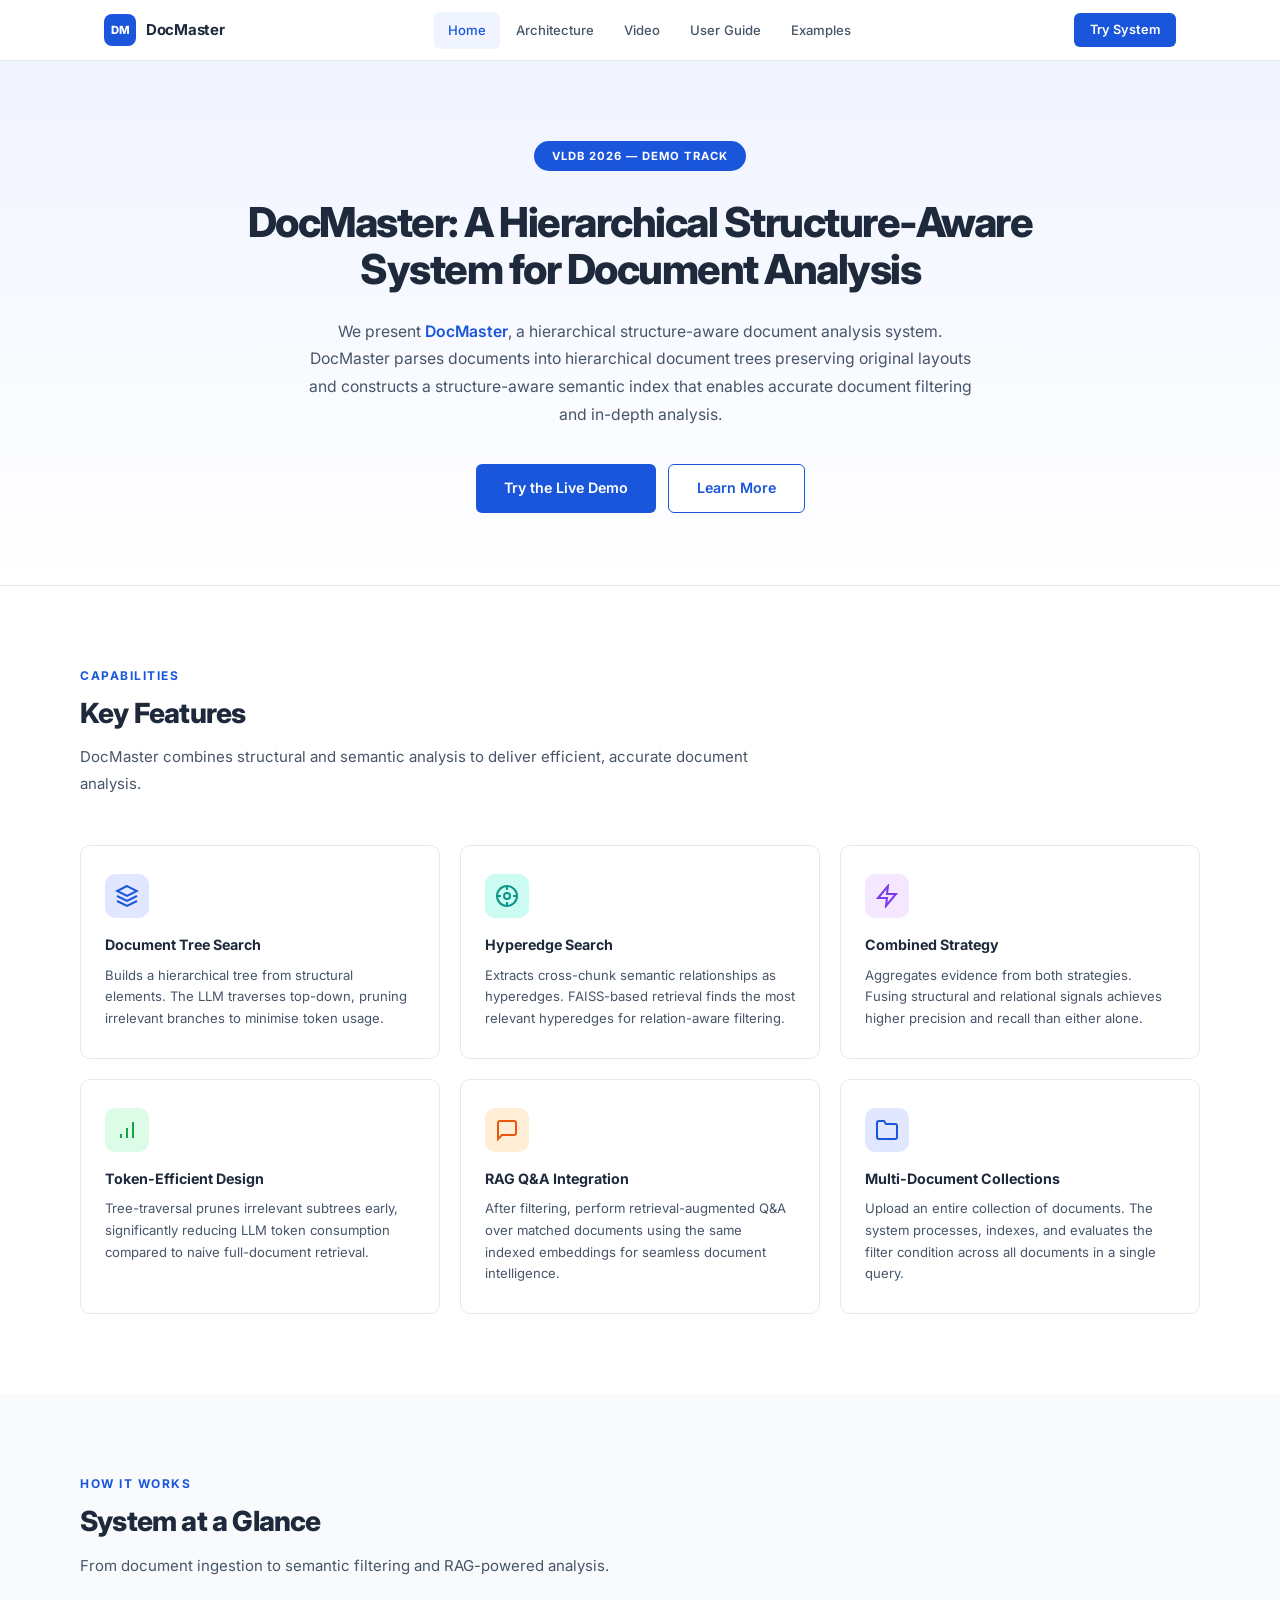
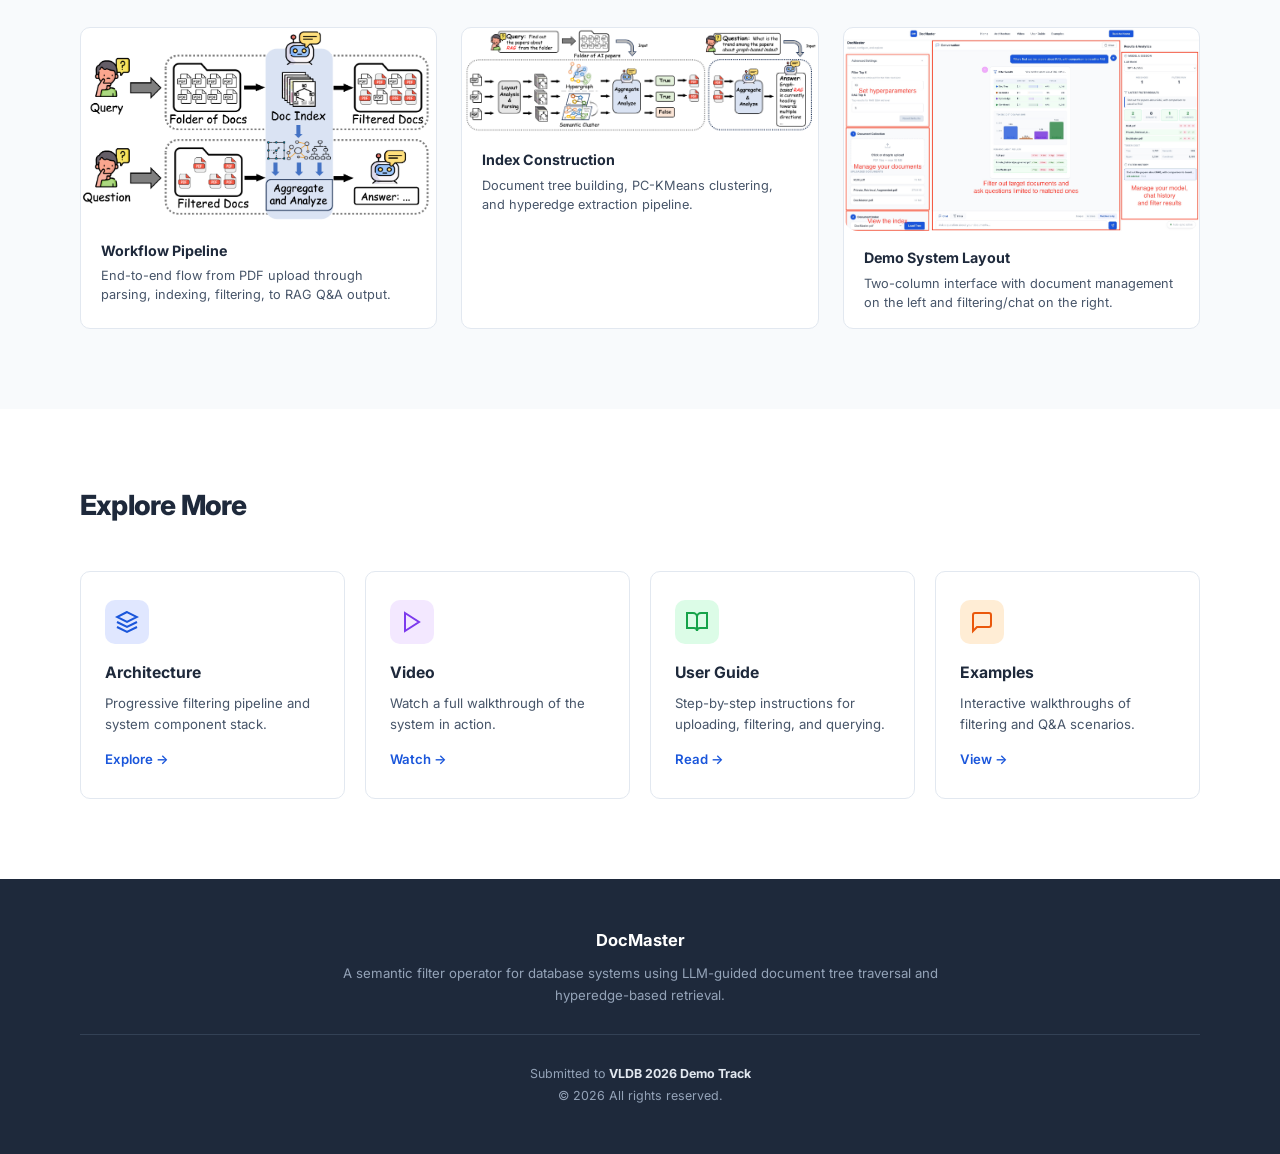
==== commit 2df17c18: "Update figure path and add figures" ====
--- a/index.html
+++ b/index.html
@@ -3,7 +3,7 @@
 <head>
     <meta charset="UTF-8">
     <meta name="viewport" content="width=device-width, initial-scale=1.0">
-    <title>DocMaster: LLM-Powered Document-Level Filtering</title>
+    <title>DocMaster: A Hierarchical Structure-Aware System for Document Analysis</title>
     <link rel="preconnect" href="https://fonts.googleapis.com">
     <link href="https://fonts.googleapis.com/css2?family=Inter:wght@300;400;500;600;700;800&display=swap" rel="stylesheet">
     <link rel="stylesheet" href="style.css">
@@ -16,13 +16,10 @@
     <section class="hero">
         <div class="hero-inner">
             <div class="hero-badge">VLDB 2026 &mdash; Demo Track</div>
-            <h1>DocMaster: LLM-Powered Document-Level Filtering for Database Systems</h1>
+            <h1>DocMaster: A Hierarchical Structure-Aware System for Document Analysis</h1>
             <p class="hero-abstract">
-                We present <strong>DocMaster</strong>, a novel semantic filter operator for database query pipelines.
-                Given a natural-language condition, the system builds indexes among multiple documents, filters out
-                target documents based on user queries, and provides comprehensive analysis &mdash; all without
-                reading every document in full &mdash; by combining hierarchical document tree traversal with
-                hyperedge-based semantic retrieval.
+                We present <strong>DocMaster</strong>, a hierarchical structure-aware document analysis system. 
+                DocMaster parses documents into hierarchical document trees preserving original layouts and constructs a structure-aware semantic index that enables accurate document filtering and in-depth analysis.
             </p>
             <div class="hero-actions">
                 <a href="demo.html" class="btn-primary">Try the Live Demo</a>
@@ -37,7 +34,7 @@
             <div class="section-header">
                 <div class="section-label">Capabilities</div>
                 <h2 class="section-title">Key Features</h2>
-                <p class="section-desc">DocMaster combines structural and semantic analysis to deliver efficient, accurate document-level filtering.</p>
+                <p class="section-desc">DocMaster combines structural and semantic analysis to deliver efficient, accurate document analysis.</p>
             </div>
             <div class="overview-grid">
                 <div class="overview-card">
@@ -80,7 +77,7 @@
                         <svg width="24" height="24" viewBox="0 0 24 24" fill="none" stroke="currentColor" stroke-width="2"><path d="M22 19a2 2 0 0 1-2 2H4a2 2 0 0 1-2-2V5a2 2 0 0 1 2-2h5l2 3h9a2 2 0 0 1 2 2z"/></svg>
                     </div>
                     <h3>Multi-Document Collections</h3>
-                    <p>Upload an entire collection of PDFs. The system processes, indexes, and evaluates the filter condition across all documents in a single query.</p>
+                    <p>Upload an entire collection of documents. The system processes, indexes, and evaluates the filter condition across all documents in a single query.</p>
                 </div>
             </div>
         </div>
@@ -95,39 +92,46 @@
                 <p class="section-desc">From document ingestion to semantic filtering and RAG-powered analysis.</p>
             </div>
             <div class="figure-gallery">
-                <div class="figure-card">
-                    <div class="figure-placeholder" id="fig-workflow">
-                        <svg width="48" height="48" viewBox="0 0 24 24" fill="none" stroke="currentColor" stroke-width="1.5"><path d="M4 6h16M4 12h16M4 18h16"/><circle cx="8" cy="6" r="1.5" fill="currentColor"/><circle cx="12" cy="12" r="1.5" fill="currentColor"/><circle cx="16" cy="18" r="1.5" fill="currentColor"/></svg>
-                        <p>Workflow Pipeline Figure</p>
-                        <span class="figure-placeholder-hint">Image will be inserted here</span>
-                    </div>
-                    <div class="figure-caption">
+                  <div class="figure-card">
+                    <figure class="figure">
+                      <img
+                        src="figures/pipeline.jpg"
+                        alt="Workflow pipeline of DocMaster"
+                        loading="lazy"
+                      />
+                      <figcaption class="figure-caption">
                         <h4>Workflow Pipeline</h4>
                         <p>End-to-end flow from PDF upload through parsing, indexing, filtering, to RAG Q&amp;A output.</p>
-                    </div>
-                </div>
-                <div class="figure-card">
-                    <div class="figure-placeholder" id="fig-index">
-                        <svg width="48" height="48" viewBox="0 0 24 24" fill="none" stroke="currentColor" stroke-width="1.5"><path d="M12 2L2 7l10 5 10-5-10-5z"/><path d="M2 17l10 5 10-5"/><path d="M2 12l10 5 10-5"/></svg>
-                        <p>Index Construction Figure</p>
-                        <span class="figure-placeholder-hint">Image will be inserted here</span>
-                    </div>
-                    <div class="figure-caption">
+                      </figcaption>
+                    </figure>
+                  </div>
+                  <div class="figure-card">
+                    <figure class="figure">
+                      <img
+                        src="figures/usecase.jpg"
+                        alt="Index construction pipeline"
+                        loading="lazy"
+                      />
+                      <figcaption class="figure-caption">
                         <h4>Index Construction</h4>
                         <p>Document tree building, PC-KMeans clustering, and hyperedge extraction pipeline.</p>
-                    </div>
-                </div>
-                <div class="figure-card">
-                    <div class="figure-placeholder" id="fig-demo">
-                        <svg width="48" height="48" viewBox="0 0 24 24" fill="none" stroke="currentColor" stroke-width="1.5"><rect x="2" y="3" width="20" height="14" rx="2"/><path d="M8 21h8M12 17v4"/></svg>
-                        <p>Demo System Layout Figure</p>
-                        <span class="figure-placeholder-hint">Image will be inserted here</span>
-                    </div>
-                    <div class="figure-caption">
+                      </figcaption>
+                    </figure>
+                  </div>
+                
+                  <div class="figure-card">
+                    <figure class="figure">
+                      <img
+                        src="/figures/system.jpg"
+                        alt="Demo system layout"
+                        loading="lazy"
+                      />
+                      <figcaption class="figure-caption">
                         <h4>Demo System Layout</h4>
                         <p>Two-column interface with document management on the left and filtering/chat on the right.</p>
-                    </div>
-                </div>
+                      </figcaption>
+                    </figure>
+                  </div>
             </div>
         </div>
     </section>
--- a/style.css
+++ b/style.css
@@ -5,12 +5,12 @@
 *, *::before, *::after { margin: 0; padding: 0; box-sizing: border-box; }
 
 :root {
-    --primary: #2563eb;
-    --primary-dark: #1d4ed8;
-    --primary-light: #eff6ff;
-    --primary-subtle: #dbeafe;
-    --accent: #0891b2;
-    --text: #0f172a;
+    --primary: #1a56db;
+    --primary-dark: #1e40af;
+    --primary-light: #f0f4ff;
+    --primary-subtle: #e0e7ff;
+    --accent: #0e7490;
+    --text: #1e293b;
     --text-secondary: #475569;
     --text-muted: #94a3b8;
     --border: #e2e8f0;
@@ -18,21 +18,27 @@
     --bg: #f8fafc;
     --bg-alt: #f1f5f9;
     --white: #ffffff;
-    --success: #059669;
-    --success-bg: #ecfdf5;
-    --error: #dc2626;
+    --success: #15803d;
+    --success-bg: #f0fdf4;
+    --error: #b91c1c;
     --error-bg: #fef2f2;
-    --shadow-xs: 0 1px 2px rgba(0,0,0,0.05);
-    --shadow-sm: 0 1px 3px rgba(0,0,0,0.06), 0 1px 2px rgba(0,0,0,0.04);
-    --shadow: 0 4px 6px -1px rgba(0,0,0,0.07), 0 2px 4px -2px rgba(0,0,0,0.05);
-    --shadow-md: 0 10px 15px -3px rgba(0,0,0,0.08), 0 4px 6px -4px rgba(0,0,0,0.05);
-    --shadow-lg: 0 20px 25px -5px rgba(0,0,0,0.08), 0 8px 10px -6px rgba(0,0,0,0.04);
-    --radius: 8px;
-    --radius-lg: 12px;
-    --radius-xl: 16px;
+    --shadow-xs: 0 1px 2px rgba(0,0,0,0.04);
+    --shadow-sm: 0 1px 3px rgba(0,0,0,0.05), 0 1px 2px rgba(0,0,0,0.03);
+    --shadow: 0 4px 6px -1px rgba(0,0,0,0.06), 0 2px 4px -2px rgba(0,0,0,0.04);
+    --shadow-md: 0 10px 15px -3px rgba(0,0,0,0.06), 0 4px 6px -4px rgba(0,0,0,0.04);
+    --shadow-lg: 0 20px 25px -5px rgba(0,0,0,0.06), 0 8px 10px -6px rgba(0,0,0,0.03);
+    --radius: 6px;
+    --radius-lg: 10px;
+    --radius-xl: 14px;
     --font: 'Inter', -apple-system, BlinkMacSystemFont, 'Segoe UI', sans-serif;
     --max-width: 1120px;
     --transition: 0.2s ease;
+
+    /* Academic method colors — muted, paper-friendly */
+    --color-tree: #1a56db;
+    --color-semantic: #b45309;
+    --color-hyperedge: #6d28d9;
+    --color-combined: #15803d;
 }
 
 html { scroll-behavior: smooth; }
@@ -978,29 +984,23 @@
 
 .tree-stats {
     background: var(--bg);
-    padding: 10px 14px;
+    padding: 8px 10px;
     border-radius: 6px;
-    margin-bottom: 14px;
-    display: flex;
-    align-items: center;
-    gap: 20px;
-    font-size: 0.83em;
+    margin-bottom: 10px;
+    display: flex;
+    align-items: center;
+    gap: 12px;
+    font-size: 0.78em;
     color: var(--text-secondary);
     border: 1px solid var(--border);
+    flex-wrap: wrap;
 }
 
 /* ── SVG Tree Graph Visualization ── */
 .tree-svg-wrapper {
-    overflow: auto;
-    max-height: 400px;
+    overflow: hidden;
     position: relative;
     padding: 8px 0;
-}
-
-.tree-svg-wrapper.tree-svg-modal {
-    max-height: none;
-    overflow: visible;
-    flex: 1;
 }
 
 .tree-svg {
@@ -1029,6 +1029,209 @@
     background: var(--primary);
     color: white;
     border-color: var(--primary);
+}
+
+.tree-toolbar {
+    display: flex;
+    align-items: center;
+    gap: 4px;
+    margin-left: auto;
+}
+
+.tree-ctrl-btn {
+    display: inline-flex;
+    align-items: center;
+    justify-content: center;
+    width: 26px;
+    height: 26px;
+    padding: 0;
+    color: var(--text-secondary);
+    background: white;
+    border: 1.5px solid var(--border);
+    border-radius: 6px;
+    cursor: pointer;
+    transition: all 0.2s ease;
+}
+
+.tree-ctrl-btn:hover {
+    color: var(--primary);
+    border-color: var(--primary-subtle);
+    background: var(--primary-bg);
+}
+
+/* ── Force graph (Obsidian-style) ── */
+.tree-force-graph {
+    overflow: hidden;
+    max-height: none;
+    position: relative;
+}
+
+.tree-force-graph-modal {
+    flex: 1;
+    max-height: none;
+    padding: 0;
+}
+
+.force-graph-tooltip {
+    position: absolute;
+    background: rgba(15, 23, 42, 0.9);
+    color: white;
+    padding: 4px 8px;
+    border-radius: 4px;
+    font-size: 0.72em;
+    pointer-events: none;
+    white-space: nowrap;
+    max-width: 280px;
+    overflow: hidden;
+    text-overflow: ellipsis;
+    z-index: 20;
+    backdrop-filter: blur(4px);
+}
+
+/* ── Panel stats view ── */
+.tree-stats-panel {
+    display: flex;
+    flex-direction: column;
+    gap: 12px;
+}
+
+.tree-stats-header {
+    display: flex;
+    align-items: center;
+    gap: 8px;
+}
+
+.tree-stats-filename {
+    font-size: 0.82em;
+    font-weight: 600;
+    color: var(--text);
+    overflow: hidden;
+    text-overflow: ellipsis;
+    white-space: nowrap;
+}
+
+.tree-stats-summary {
+    display: flex;
+    gap: 8px;
+}
+
+.tree-stat-chip {
+    flex: 1;
+    display: flex;
+    flex-direction: column;
+    align-items: center;
+    padding: 8px 4px;
+    background: var(--bg);
+    border: 1px solid var(--border);
+    border-radius: 8px;
+}
+
+.tree-stat-chip-value {
+    font-size: 1.2em;
+    font-weight: 700;
+    color: var(--text);
+    line-height: 1;
+}
+
+.tree-stat-chip-label {
+    font-size: 0.68em;
+    color: var(--text-muted);
+    margin-top: 2px;
+    text-transform: uppercase;
+    letter-spacing: 0.5px;
+}
+
+.tree-stats-breakdown {
+    display: flex;
+    flex-direction: column;
+    gap: 4px;
+}
+
+.tree-stat-row {
+    display: flex;
+    align-items: center;
+    gap: 8px;
+    padding: 4px 8px;
+    border-radius: 6px;
+    background: var(--bg);
+    font-size: 0.8em;
+}
+
+.tree-stat-type {
+    color: var(--text-secondary);
+    flex: 1;
+    text-transform: capitalize;
+}
+
+.tree-stat-value {
+    font-weight: 700;
+    color: var(--text);
+    font-size: 0.95em;
+}
+
+.tree-graph-btn {
+    display: flex;
+    align-items: center;
+    justify-content: center;
+    gap: 6px;
+    padding: 10px 16px;
+    font-size: 0.82em;
+    font-weight: 600;
+    color: var(--primary);
+    background: var(--primary-bg);
+    border: 1.5px solid var(--primary-subtle);
+    border-radius: 8px;
+    cursor: pointer;
+    transition: all 0.2s ease;
+    width: 100%;
+}
+
+.tree-graph-btn:hover {
+    background: var(--primary);
+    color: white;
+    border-color: var(--primary);
+}
+
+/* Legend */
+.tree-legend {
+    display: flex;
+    align-items: center;
+    gap: 8px;
+    flex-wrap: wrap;
+}
+
+.tree-legend-item {
+    display: inline-flex;
+    align-items: center;
+    gap: 3px;
+    font-size: 0.78em;
+    color: var(--text-secondary);
+}
+
+.tree-legend-dot {
+    width: 8px;
+    height: 8px;
+    border-radius: 50%;
+    display: inline-block;
+    flex-shrink: 0;
+}
+
+.tree-legend-count {
+    color: var(--text-muted);
+    font-size: 0.9em;
+}
+
+.tree-modal-legend {
+    gap: 10px;
+    padding: 4px 10px;
+}
+
+/* Modal graph body */
+.tree-modal-graph-body {
+    padding: 0;
+    overflow: hidden;
+    display: flex;
+    flex-direction: column;
 }
 
 .tree-empty { text-align: center; color: var(--text-muted); padding: 28px; font-size: 0.88em; }
@@ -1107,6 +1310,345 @@
     font-size: 0.72em;
     color: var(--text-secondary);
     font-weight: 600;
+}
+
+/* Index view tabs */
+.index-view-tabs {
+    display: flex;
+    gap: 4px;
+    padding: 4px;
+    background: var(--bg);
+    border-radius: 10px;
+    margin-bottom: 10px;
+    border: 1px solid var(--border);
+}
+
+.index-tab {
+    flex: 1;
+    display: flex;
+    align-items: center;
+    justify-content: center;
+    gap: 5px;
+    padding: 7px 10px;
+    border: none;
+    background: transparent;
+    border-radius: 7px;
+    font-size: 0.78em;
+    font-weight: 600;
+    color: var(--text-secondary);
+    cursor: pointer;
+    transition: all 0.2s ease;
+    white-space: nowrap;
+}
+
+.index-tab:hover:not(.disabled) { background: white; color: var(--text); }
+.index-tab.active { background: white; color: var(--primary); box-shadow: 0 1px 3px rgba(0,0,0,0.08); }
+.index-tab.disabled { opacity: 0.4; cursor: not-allowed; }
+.index-tab svg { flex-shrink: 0; }
+
+/* Hyperedge view */
+.hyperedge-container {
+    display: flex;
+    flex-direction: column;
+    gap: 14px;
+    max-height: 500px;
+    overflow-y: auto;
+    padding: 4px;
+}
+
+.hyperedge-section {
+    background: white;
+    border: 1px solid var(--border);
+    border-radius: 10px;
+    overflow: hidden;
+}
+
+.hyperedge-section-header {
+    padding: 10px 14px;
+    background: linear-gradient(135deg, #f8fafc, #f1f5f9);
+    border-bottom: 1px solid var(--border);
+    display: flex;
+    align-items: center;
+    justify-content: space-between;
+    gap: 8px;
+}
+
+.hyperedge-section-title {
+    font-weight: 700;
+    font-size: 0.85em;
+    color: var(--text);
+    flex: 1;
+    min-width: 0;
+    overflow: hidden;
+    text-overflow: ellipsis;
+    white-space: nowrap;
+}
+
+.hyperedge-section-meta {
+    font-size: 0.72em;
+    color: var(--text-secondary);
+    white-space: nowrap;
+}
+
+.hyperedge-group {
+    padding: 10px 14px;
+    border-left: 3px solid #6366f1;
+    margin: 8px 10px;
+    border-radius: 0 6px 6px 0;
+    background: #fafbfc;
+}
+
+.hyperedge-group-header {
+    display: flex;
+    align-items: center;
+    gap: 8px;
+    margin-bottom: 6px;
+}
+
+.hyperedge-badge {
+    display: inline-flex;
+    align-items: center;
+    justify-content: center;
+    padding: 2px 8px;
+    border-radius: 10px;
+    font-size: 0.7em;
+    font-weight: 700;
+    color: white;
+    min-width: 28px;
+}
+
+.hyperedge-node-count {
+    font-size: 0.72em;
+    color: var(--text-secondary);
+}
+
+.hyperedge-summary {
+    font-size: 0.78em;
+    color: #475569;
+    line-height: 1.5;
+    margin-bottom: 8px;
+    font-style: italic;
+    padding: 6px 8px;
+    background: white;
+    border-radius: 6px;
+    border: 1px solid #e2e8f0;
+}
+
+.hyperedge-nodes {
+    display: flex;
+    flex-direction: column;
+    gap: 4px;
+}
+
+.hyperedge-node-chip {
+    display: flex;
+    align-items: baseline;
+    gap: 6px;
+    padding: 5px 8px;
+    background: white;
+    border: 1px solid #e2e8f0;
+    border-radius: 6px;
+    cursor: pointer;
+    transition: all 0.15s ease;
+}
+
+.hyperedge-node-chip:hover {
+    border-color: var(--primary);
+    box-shadow: 0 1px 4px rgba(37,99,235,0.1);
+}
+
+.hyperedge-chip-type {
+    font-size: 0.65em;
+    font-weight: 700;
+    text-transform: uppercase;
+    flex-shrink: 0;
+}
+
+.hyperedge-chip-text {
+    font-size: 0.75em;
+    color: var(--text-secondary);
+    overflow: hidden;
+    text-overflow: ellipsis;
+    white-space: nowrap;
+}
+
+.hyperedge-must-links {
+    margin-top: 6px;
+    display: flex;
+    align-items: center;
+    gap: 6px;
+    flex-wrap: wrap;
+}
+
+.must-link-label {
+    font-size: 0.68em;
+    font-weight: 600;
+    color: #94a3b8;
+}
+
+.must-link-chip {
+    font-size: 0.68em;
+    padding: 2px 7px;
+    background: #ede9fe;
+    color: #6d28d9;
+    border-radius: 8px;
+    font-weight: 500;
+}
+
+/* Cluster view */
+.cluster-container {
+    display: flex;
+    flex-direction: column;
+    gap: 10px;
+    max-height: 500px;
+    overflow-y: auto;
+    padding: 4px;
+}
+
+.cluster-section {
+    background: white;
+    border: 1px solid var(--border);
+    border-left: 3px solid #6366f1;
+    border-radius: 0 8px 8px 0;
+    padding: 10px 12px;
+}
+
+.cluster-header {
+    display: flex;
+    align-items: center;
+    gap: 8px;
+    margin-bottom: 8px;
+}
+
+.cluster-badge {
+    display: inline-flex;
+    align-items: center;
+    justify-content: center;
+    padding: 2px 10px;
+    border-radius: 10px;
+    font-size: 0.72em;
+    font-weight: 700;
+    color: white;
+}
+
+.cluster-count {
+    font-size: 0.72em;
+    color: var(--text-secondary);
+}
+
+.cluster-nodes {
+    display: flex;
+    flex-direction: column;
+    gap: 3px;
+}
+
+.cluster-node-chip {
+    display: flex;
+    align-items: baseline;
+    gap: 6px;
+    padding: 5px 8px;
+    background: #f8fafc;
+    border: 1px solid #e2e8f0;
+    border-radius: 6px;
+    cursor: pointer;
+    transition: all 0.15s ease;
+}
+
+.cluster-node-chip:hover {
+    border-color: var(--primary);
+    background: white;
+}
+
+.cluster-chip-type {
+    font-size: 0.65em;
+    font-weight: 700;
+    text-transform: uppercase;
+    flex-shrink: 0;
+}
+
+.cluster-chip-text {
+    font-size: 0.75em;
+    color: var(--text-secondary);
+    overflow: hidden;
+    text-overflow: ellipsis;
+    white-space: nowrap;
+}
+
+.cluster-constraints {
+    background: #f8fafc;
+    border: 1px solid var(--border);
+    border-radius: 8px;
+    padding: 10px 12px;
+}
+
+.cluster-constraint-title {
+    font-size: 0.78em;
+    font-weight: 700;
+    color: var(--text);
+    margin-bottom: 6px;
+}
+
+.cluster-constraint-summary {
+    display: flex;
+    gap: 8px;
+}
+
+.constraint-badge {
+    font-size: 0.7em;
+    padding: 3px 8px;
+    border-radius: 8px;
+    font-weight: 600;
+}
+
+.constraint-badge.must-link { background: #dcfce7; color: #16a34a; }
+.constraint-badge.cannot-link { background: #fee2e2; color: #dc2626; }
+
+/* Semantic tree hierarchy */
+.sem-tree-node { margin-bottom: 6px; }
+
+.sem-tree-node-header {
+    display: flex;
+    align-items: center;
+    gap: 8px;
+    padding: 6px 10px;
+    border-left: 3px solid #6366f1;
+    background: white;
+    border-radius: 0 6px 6px 0;
+    border-top: 1px solid #f1f5f9;
+    border-bottom: 1px solid #f1f5f9;
+    border-right: 1px solid #f1f5f9;
+}
+
+.sem-tree-badge {
+    display: inline-flex;
+    align-items: center;
+    justify-content: center;
+    padding: 2px 8px;
+    border-radius: 10px;
+    font-size: 0.7em;
+    font-weight: 700;
+    color: white;
+}
+
+.sem-tree-children-count {
+    font-size: 0.7em;
+    color: var(--text-secondary);
+}
+
+.sem-tree-summary {
+    font-size: 0.76em;
+    color: #475569;
+    line-height: 1.5;
+    font-style: italic;
+    padding: 4px 8px;
+    margin: 4px 0;
+}
+
+.sem-tree-leaf-nodes {
+    display: flex;
+    flex-direction: column;
+    gap: 3px;
+    margin: 4px 0;
 }
 
 /* Full-screen tree modal */
@@ -1782,6 +2324,13 @@
     line-height: 1.5;
 }
 
+.figure img {
+  width: 100%;
+  height: auto;
+  display: block;
+  border-radius: 14px; /* optional */
+}
+
 /* ── Architecture Page ── */
 .arch-figure-wrapper {
     max-width: 900px;
@@ -2374,6 +2923,7 @@
     background: var(--bg);
 }
 
+/* ── Old two-column layout (kept for backward compat) ── */
 .demo-layout {
     display: grid;
     grid-template-columns: 480px 1fr;
@@ -2452,6 +3002,1055 @@
     flex: 1;
     min-height: 320px;
     max-height: none;
+}
+
+/* ================================================================
+   V2 Three-Column Layout
+   ================================================================ */
+.demo-layout-v2 {
+    display: grid;
+    grid-template-columns: 420px 1fr 380px;
+    gap: 0;
+    min-height: calc(100vh - 60px);
+    margin-top: 60px;
+}
+
+/* ── Left Panel ── */
+.panel-left {
+    background: white;
+    border-right: 1px solid var(--border);
+    padding: 16px;
+    overflow-y: auto;
+    height: calc(100vh - 60px);
+    position: sticky;
+    top: 60px;
+}
+
+.panel-left-header {
+    padding: 8px 0 14px;
+    border-bottom: 1px solid var(--border);
+    margin-bottom: 12px;
+}
+
+.panel-left-header h2 {
+    font-size: 1.05em;
+    font-weight: 800;
+    color: var(--text);
+    letter-spacing: -0.3px;
+}
+
+.panel-left-header p {
+    font-size: 0.78em;
+    color: var(--text-muted);
+    margin-top: 2px;
+}
+
+.panel-card {
+    background: var(--bg);
+    border-radius: var(--radius-lg);
+    padding: 14px;
+    margin-bottom: 10px;
+    border: 1px solid var(--border-light);
+}
+
+.panel-card-title {
+    display: flex;
+    align-items: center;
+    gap: 8px;
+    font-size: 0.85em;
+    font-weight: 700;
+    color: var(--text);
+    margin-bottom: 10px;
+}
+
+.panel-left .settings-panel { margin-bottom: 10px; }
+.panel-left .settings-content { grid-template-columns: 1fr; }
+.panel-left .upload-area { padding: 18px 12px; }
+.panel-left .tree-viewer { max-height: 400px; }
+
+/* ── Center Panel (Conversation) ── */
+.panel-center {
+    display: flex;
+    flex-direction: column;
+    height: calc(100vh - 60px);
+    overflow: hidden;
+    background: var(--bg);
+}
+
+.conversation-container {
+    display: flex;
+    flex-direction: column;
+    height: 100%;
+}
+
+.conversation-header {
+    display: flex;
+    align-items: center;
+    justify-content: space-between;
+    padding: 12px 20px;
+    background: white;
+    border-bottom: 1px solid var(--border);
+    flex-shrink: 0;
+}
+
+.conversation-title {
+    display: flex;
+    align-items: center;
+    gap: 8px;
+    font-size: 0.92em;
+    font-weight: 700;
+    color: var(--text);
+}
+
+.conversation-title svg { color: var(--primary); }
+
+.conversation-actions { display: flex; gap: 6px; }
+
+.conv-action-btn {
+    display: inline-flex;
+    align-items: center;
+    gap: 5px;
+    padding: 5px 10px;
+    background: white;
+    border: 1px solid var(--border);
+    border-radius: 6px;
+    font-size: 0.75em;
+    font-weight: 600;
+    color: var(--text-secondary);
+    cursor: pointer;
+    font-family: var(--font);
+    transition: all var(--transition);
+}
+
+.conv-action-btn:hover {
+    border-color: var(--error);
+    color: var(--error);
+}
+
+/* Conversation Messages */
+.conversation-messages {
+    flex: 1;
+    overflow-y: auto;
+    padding: 20px;
+    display: flex;
+    flex-direction: column;
+    gap: 16px;
+}
+
+.conversation-welcome {
+    display: flex;
+    flex-direction: column;
+    align-items: center;
+    justify-content: center;
+    text-align: center;
+    padding: 60px 20px;
+    flex: 1;
+}
+
+.welcome-icon {
+    color: var(--text-muted);
+    margin-bottom: 16px;
+    opacity: 0.5;
+}
+
+.conversation-welcome h3 {
+    font-size: 1.1em;
+    font-weight: 700;
+    color: var(--text);
+    margin-bottom: 6px;
+}
+
+.conversation-welcome p {
+    font-size: 0.85em;
+    color: var(--text-muted);
+    margin-bottom: 20px;
+}
+
+.welcome-hints {
+    display: flex;
+    flex-direction: column;
+    gap: 8px;
+    max-width: 360px;
+}
+
+.welcome-hint {
+    display: flex;
+    align-items: center;
+    gap: 8px;
+    padding: 8px 14px;
+    background: white;
+    border: 1px solid var(--border);
+    border-radius: var(--radius);
+    font-size: 0.82em;
+    color: var(--text-secondary);
+    text-align: left;
+}
+
+.hint-tag {
+    flex-shrink: 0;
+    padding: 2px 8px;
+    background: var(--primary-light);
+    color: var(--primary);
+    border-radius: 4px;
+    font-size: 0.78em;
+    font-weight: 700;
+    text-transform: uppercase;
+    letter-spacing: 0.5px;
+}
+
+/* Conversation message bubbles */
+.conv-message {
+    display: flex;
+    gap: 10px;
+    animation: fadeInUp 0.25s ease;
+    max-width: 85%;
+}
+
+.conv-message.user {
+    flex-direction: row-reverse;
+    align-self: flex-end;
+}
+
+.conv-message.assistant {
+    align-self: flex-start;
+}
+
+.conv-message.system {
+    align-self: center;
+    max-width: 95%;
+}
+
+.conv-avatar {
+    flex-shrink: 0;
+    width: 30px;
+    height: 30px;
+    border-radius: 50%;
+    display: flex;
+    align-items: center;
+    justify-content: center;
+    font-size: 0.7em;
+    font-weight: 700;
+}
+
+.conv-message.user .conv-avatar { background: var(--primary); color: white; }
+.conv-message.assistant .conv-avatar { background: var(--bg-alt); color: var(--text-secondary); border: 1px solid var(--border); }
+.conv-message.system .conv-avatar { background: #f0abfc; color: white; }
+
+.conv-bubble {
+    padding: 10px 14px;
+    border-radius: var(--radius-lg);
+    font-size: 0.88em;
+    line-height: 1.6;
+    max-width: 100%;
+    word-break: break-word;
+}
+
+.conv-message.user .conv-bubble {
+    background: var(--primary);
+    color: white;
+    border-bottom-right-radius: 4px;
+}
+
+.conv-message.assistant .conv-bubble {
+    background: white;
+    color: var(--text);
+    border: 1px solid var(--border);
+    border-bottom-left-radius: 4px;
+}
+
+.conv-message.system .conv-bubble {
+    background: transparent;
+    padding: 0;
+    width: 100%;
+}
+
+/* ── Filter Result Card (inline in conversation) ── */
+.conv-filter-result {
+    background: white;
+    border: 1px solid var(--border);
+    border-radius: var(--radius-lg);
+    padding: 16px;
+    width: 100%;
+    animation: fadeInUp 0.3s ease;
+}
+
+.conv-filter-header {
+    display: flex;
+    align-items: center;
+    gap: 8px;
+    margin-bottom: 12px;
+    padding-bottom: 10px;
+    border-bottom: 1px solid var(--border-light);
+}
+
+.conv-filter-header svg { color: var(--primary); flex-shrink: 0; }
+
+.conv-filter-header-text {
+    font-size: 0.82em;
+    font-weight: 700;
+    color: var(--text);
+}
+
+.conv-filter-query {
+    font-size: 0.78em;
+    color: var(--text-secondary);
+    font-style: italic;
+    margin-left: auto;
+    max-width: 200px;
+    overflow: hidden;
+    text-overflow: ellipsis;
+    white-space: nowrap;
+}
+
+/* Mini stat cards inside conversation */
+.conv-stats-row {
+    display: grid;
+    grid-template-columns: repeat(4, 1fr);
+    gap: 6px;
+    margin-bottom: 12px;
+}
+
+.conv-stat-card {
+    text-align: center;
+    padding: 8px 4px;
+    background: var(--bg);
+    border-radius: var(--radius);
+    border: 1px solid var(--border-light);
+    transition: all 0.2s ease;
+}
+
+.conv-stat-card.match { background: var(--success-bg); border-color: #a7f3d0; }
+.conv-stat-card.no-match { background: var(--bg); }
+
+.conv-stat-value {
+    font-size: 1.4em;
+    font-weight: 800;
+    color: var(--text);
+    line-height: 1;
+    margin-bottom: 2px;
+}
+
+.conv-stat-card.match .conv-stat-value { color: var(--success); }
+
+.conv-stat-label {
+    font-size: 0.68em;
+    font-weight: 600;
+    color: var(--text-muted);
+    text-transform: uppercase;
+    letter-spacing: 0.3px;
+}
+
+/* Per-doc breakdown in conversation */
+.conv-doc-list {
+    display: flex;
+    flex-direction: column;
+    gap: 4px;
+    margin-bottom: 10px;
+}
+
+.conv-doc-item {
+    display: flex;
+    align-items: center;
+    justify-content: space-between;
+    padding: 6px 10px;
+    border-radius: 6px;
+    font-size: 0.78em;
+    background: var(--bg);
+    border: 1px solid transparent;
+    transition: all 0.2s ease;
+}
+
+.conv-doc-item.matched {
+    background: var(--success-bg);
+    border-color: #bbf7d0;
+}
+
+.conv-doc-name {
+    font-weight: 600;
+    color: var(--text);
+    overflow: hidden;
+    text-overflow: ellipsis;
+    white-space: nowrap;
+    max-width: 180px;
+}
+
+.conv-doc-badges {
+    display: flex;
+    gap: 4px;
+}
+
+.conv-badge {
+    padding: 1px 6px;
+    border-radius: 4px;
+    font-size: 0.72em;
+    font-weight: 700;
+}
+
+.conv-badge.pass { background: #e8f5e9; color: #2e7d32; }
+.conv-badge.fail { background: #fce4ec; color: #c62828; }
+
+/* ── Method comparison table ── */
+.conv-method-table {
+    margin-bottom: 14px;
+    border: 1px solid var(--border-light);
+    border-radius: 8px;
+    overflow: hidden;
+    font-size: 0.78em;
+}
+
+.conv-method-table-head {
+    display: grid;
+    grid-template-columns: 100px 56px 1fr 72px;
+    gap: 0;
+    padding: 5px 10px;
+    background: var(--bg-alt);
+    border-bottom: 1px solid var(--border-light);
+    font-size: 0.72em;
+    font-weight: 700;
+    color: var(--text-muted);
+    text-transform: uppercase;
+    letter-spacing: 0.4px;
+}
+
+.conv-method-row {
+    display: grid;
+    grid-template-columns: 100px 56px 1fr 72px;
+    gap: 0;
+    align-items: center;
+    padding: 6px 10px;
+    border-bottom: 1px solid var(--border-light);
+    transition: background 0.15s;
+}
+.conv-method-row:last-child { border-bottom: none; }
+.conv-method-row.has-match { background: #f0fdf4; }
+
+.conv-method-name {
+    display: flex;
+    align-items: center;
+    gap: 6px;
+    font-weight: 600;
+    color: var(--text);
+}
+.conv-method-dot {
+    width: 8px;
+    height: 8px;
+    border-radius: 50%;
+    flex-shrink: 0;
+}
+.conv-method-matched {
+    font-weight: 800;
+    color: var(--text);
+}
+.conv-method-total {
+    font-weight: 400;
+    color: var(--text-muted);
+}
+.conv-method-recall {
+    display: flex;
+    align-items: center;
+    gap: 6px;
+}
+.conv-recall-bar-wrap {
+    flex: 1;
+    height: 10px;
+    background: var(--bg-alt);
+    border-radius: 3px;
+    overflow: hidden;
+    min-width: 30px;
+}
+.conv-recall-bar-fill {
+    display: block;
+    height: 100%;
+    transition: width 0.7s cubic-bezier(0.4, 0, 0.2, 1);
+}
+.conv-recall-pct {
+    font-size: 0.85em;
+    font-weight: 700;
+    color: var(--text-secondary);
+    width: 28px;
+    text-align: right;
+    flex-shrink: 0;
+}
+.conv-method-tokens {
+    font-family: 'SF Mono', 'Fira Code', monospace;
+    font-size: 0.88em;
+    font-weight: 600;
+    color: var(--text-secondary);
+    text-align: right;
+}
+
+/* ── Token cost vertical bar chart ── */
+.conv-token-chart {
+    margin-bottom: 14px;
+    padding: 10px 12px 8px;
+    border: 1px solid var(--border-light);
+    border-radius: 8px;
+    background: var(--bg);
+}
+.conv-chart-title {
+    font-size: 0.72em;
+    font-weight: 700;
+    color: var(--text-muted);
+    text-transform: uppercase;
+    letter-spacing: 0.4px;
+    margin-bottom: 10px;
+}
+.conv-chart-body {
+    display: flex;
+    gap: 6px;
+    align-items: flex-end;
+}
+.conv-chart-yaxis {
+    display: flex;
+    flex-direction: column;
+    justify-content: space-between;
+    height: 100px;
+    text-align: right;
+    flex-shrink: 0;
+    padding-bottom: 18px;
+}
+.conv-chart-yaxis span {
+    font-size: 0.65em;
+    color: var(--text-muted);
+    font-family: 'SF Mono', 'Fira Code', monospace;
+    line-height: 1;
+}
+.conv-chart-plot {
+    flex: 1;
+    position: relative;
+    height: 118px;
+}
+.conv-chart-grid {
+    position: absolute;
+    inset: 0 0 18px 0;
+    display: flex;
+    flex-direction: column;
+    justify-content: space-between;
+    pointer-events: none;
+}
+.conv-chart-gridline {
+    width: 100%;
+    height: 1px;
+    background: var(--border-light);
+}
+.conv-chart-bars {
+    position: absolute;
+    inset: 0 0 18px 0;
+    display: flex;
+    align-items: flex-end;
+    gap: 8px;
+    padding: 0 4px;
+}
+.conv-chart-col {
+    flex: 1;
+    display: flex;
+    flex-direction: column;
+    align-items: center;
+    height: 100%;
+}
+.conv-chart-bar-wrap {
+    flex: 1;
+    width: 100%;
+    display: flex;
+    flex-direction: column;
+    justify-content: flex-end;
+    align-items: center;
+    gap: 3px;
+}
+.conv-bar-value {
+    font-size: 0.62em;
+    font-weight: 700;
+    color: var(--text-secondary);
+    white-space: nowrap;
+}
+.conv-chart-bar {
+    width: 100%;
+    border-radius: 4px 4px 0 0;
+    transition: height 0.8s cubic-bezier(0.4, 0, 0.2, 1);
+    min-height: 2px;
+}
+.conv-chart-bar-label {
+    position: absolute;
+    bottom: 0;
+    height: 18px;
+    display: flex;
+    align-items: center;
+    font-size: 0.66em;
+    font-weight: 700;
+    white-space: nowrap;
+}
+.conv-chart-col { position: relative; }
+
+/* Per-doc section */
+.conv-doc-section {
+    margin-top: 2px;
+}
+
+/* Section title shared */
+.conv-dist-title {
+    font-size: 0.72em;
+    font-weight: 700;
+    color: var(--text-muted);
+    text-transform: uppercase;
+    letter-spacing: 0.4px;
+    margin-bottom: 6px;
+}
+
+/* Index construction tokens section */
+.index-tokens-section {
+    margin-top: 10px;
+    padding-top: 10px;
+    border-top: 1px solid var(--border);
+}
+.index-tokens-title {
+    font-size: 0.72em;
+    font-weight: 600;
+    color: var(--text-muted);
+    text-transform: uppercase;
+    letter-spacing: 0.05em;
+    margin-bottom: 6px;
+}
+
+/* Sources in conversation */
+.conv-sources {
+    margin-top: 8px;
+    padding-top: 8px;
+    border-top: 1px solid var(--border-light);
+}
+
+.conv-sources-title {
+    font-size: 0.7em;
+    font-weight: 700;
+    color: var(--text-muted);
+    text-transform: uppercase;
+    letter-spacing: 0.5px;
+    margin-bottom: 4px;
+}
+
+.conv-source-item {
+    font-size: 0.76em;
+    color: var(--text-secondary);
+    padding: 4px 8px;
+    background: var(--bg);
+    border-radius: 4px;
+    margin-bottom: 3px;
+    border-left: 2px solid var(--primary);
+}
+
+.conv-source-filename { font-weight: 600; color: var(--text); margin-bottom: 1px; }
+.conv-source-excerpt { color: var(--text-muted); font-style: italic; line-height: 1.4; }
+
+/* Thinking indicator */
+.conv-thinking {
+    display: flex;
+    gap: 4px;
+    align-items: center;
+    padding: 4px 0;
+}
+
+.conv-thinking span {
+    width: 6px;
+    height: 6px;
+    background: var(--text-muted);
+    border-radius: 50%;
+    animation: thinkPulse 1.4s infinite ease-in-out;
+}
+
+.conv-thinking span:nth-child(2) { animation-delay: 0.2s; }
+.conv-thinking span:nth-child(3) { animation-delay: 0.4s; }
+
+@keyframes thinkPulse {
+    0%, 80%, 100% { transform: scale(0.6); opacity: 0.4; }
+    40% { transform: scale(1); opacity: 1; }
+}
+
+/* ── Conversation Input Area ── */
+.conversation-input-area {
+    flex-shrink: 0;
+    background: white;
+    border-top: 1px solid var(--border);
+    padding: 10px 20px 14px;
+}
+
+.input-mode-bar {
+    display: flex;
+    align-items: center;
+    justify-content: space-between;
+    margin-bottom: 8px;
+}
+
+.input-mode-tabs {
+    display: flex;
+    gap: 2px;
+    background: var(--bg);
+    padding: 2px;
+    border-radius: 6px;
+}
+
+.input-mode-tab {
+    display: inline-flex;
+    align-items: center;
+    gap: 5px;
+    padding: 5px 12px;
+    border: none;
+    background: transparent;
+    border-radius: 5px;
+    font-size: 0.76em;
+    font-weight: 600;
+    color: var(--text-secondary);
+    cursor: pointer;
+    font-family: var(--font);
+    transition: all var(--transition);
+}
+
+.input-mode-tab.active {
+    background: white;
+    color: var(--primary);
+    box-shadow: var(--shadow-xs);
+}
+
+.input-mode-tab:hover:not(.active) { color: var(--text); }
+
+.input-scope-bar {
+    display: flex;
+    align-items: center;
+    gap: 6px;
+}
+
+.scope-label {
+    font-size: 0.72em;
+    font-weight: 600;
+    color: var(--text-muted);
+}
+
+.scope-options { display: flex; gap: 4px; }
+
+.scope-chip {
+    padding: 3px 8px;
+    font-size: 0.72em;
+    font-weight: 600;
+    border-radius: 4px;
+    cursor: pointer;
+    background: var(--bg);
+    color: var(--text-muted);
+    border: 1px solid transparent;
+    transition: all var(--transition);
+}
+
+.scope-chip.active {
+    background: var(--primary-light);
+    color: var(--primary);
+    border-color: var(--primary-subtle);
+}
+
+.scope-chip:hover:not(.active) { background: var(--bg-alt); color: var(--text-secondary); }
+
+.input-row {
+    display: flex;
+    gap: 8px;
+    align-items: flex-end;
+}
+
+.conv-input {
+    flex: 1;
+    padding: 10px 14px;
+    border: 1px solid var(--border);
+    border-radius: var(--radius);
+    font-size: 0.88em;
+    font-family: var(--font);
+    resize: none;
+    overflow-y: auto;
+    max-height: 100px;
+    line-height: 1.5;
+    transition: border-color var(--transition), box-shadow var(--transition);
+}
+
+.conv-input:focus {
+    outline: none;
+    border-color: var(--primary);
+    box-shadow: 0 0 0 3px rgba(37,99,235,0.08);
+}
+
+.conv-input.filter-mode {
+    border-color: #7c3aed;
+}
+
+.conv-input.filter-mode:focus {
+    box-shadow: 0 0 0 3px rgba(124,58,237,0.08);
+}
+
+.conv-send-btn {
+    flex-shrink: 0;
+    width: 38px;
+    height: 38px;
+    background: var(--primary);
+    color: white;
+    border: none;
+    border-radius: var(--radius);
+    display: flex;
+    align-items: center;
+    justify-content: center;
+    cursor: pointer;
+    transition: background var(--transition);
+}
+
+.conv-send-btn:hover:not(:disabled) { background: var(--primary-dark); }
+.conv-send-btn:disabled { background: var(--text-muted); cursor: not-allowed; }
+
+.conv-send-btn.filter-mode { background: #7c3aed; }
+.conv-send-btn.filter-mode:hover:not(:disabled) { background: #6d28d9; }
+
+/* ── Right Panel ── */
+.panel-right {
+    background: white;
+    border-left: 1px solid var(--border);
+    padding: 16px;
+    overflow-y: auto;
+    height: calc(100vh - 60px);
+    position: sticky;
+    top: 60px;
+}
+
+.panel-right-header {
+    padding: 4px 0 12px;
+    border-bottom: 1px solid var(--border);
+    margin-bottom: 12px;
+}
+
+.panel-right-header h3 {
+    font-size: 0.92em;
+    font-weight: 700;
+    color: var(--text);
+}
+
+.right-section {
+    margin-bottom: 16px;
+}
+
+.right-section-title {
+    display: flex;
+    align-items: center;
+    gap: 6px;
+    font-size: 0.78em;
+    font-weight: 700;
+    color: var(--text-secondary);
+    text-transform: uppercase;
+    letter-spacing: 0.3px;
+    margin-bottom: 10px;
+}
+
+.right-section-title svg { color: var(--text-muted); }
+
+/* Model select */
+.model-select-row {
+    margin-bottom: 10px;
+}
+
+.model-label {
+    display: block;
+    font-size: 0.75em;
+    font-weight: 600;
+    color: var(--text-secondary);
+    margin-bottom: 4px;
+}
+
+.model-select {
+    width: 100%;
+    padding: 7px 10px;
+    border: 1px solid var(--border);
+    border-radius: 6px;
+    font-size: 0.82em;
+    font-family: var(--font);
+    color: var(--text);
+    background: white;
+    cursor: pointer;
+}
+
+.model-select:focus { outline: none; border-color: var(--primary); }
+
+/* Session info */
+.session-info {
+    display: grid;
+    grid-template-columns: 1fr 1fr;
+    gap: 8px;
+    padding: 10px 0;
+    border-top: 1px solid var(--border-light);
+}
+
+.session-stat { text-align: center; }
+.session-stat-label { display: block; font-size: 0.68em; color: var(--text-muted); font-weight: 600; text-transform: uppercase; letter-spacing: 0.3px; }
+.session-stat-value { display: block; font-size: 1.2em; font-weight: 800; color: var(--text); }
+
+/* Filter results panel in right column */
+.filter-query-display {
+    padding: 8px 10px;
+    background: var(--bg);
+    border-radius: 6px;
+    font-size: 0.78em;
+    color: var(--text-secondary);
+    font-style: italic;
+    margin-bottom: 10px;
+    border-left: 3px solid var(--primary);
+}
+
+.result-mini-cards {
+    display: grid;
+    grid-template-columns: repeat(4, 1fr);
+    gap: 5px;
+    margin-bottom: 10px;
+}
+
+.result-mini-card {
+    text-align: center;
+    padding: 8px 4px;
+    background: var(--bg);
+    border-radius: 6px;
+    border: 1px solid var(--border-light);
+}
+
+.result-mini-card.match { background: var(--success-bg); border-color: #a7f3d0; }
+
+.mini-card-value {
+    font-size: 1.2em;
+    font-weight: 800;
+    color: var(--text);
+    line-height: 1;
+}
+
+.result-mini-card.match .mini-card-value { color: var(--success); }
+
+.mini-card-label {
+    font-size: 0.65em;
+    font-weight: 600;
+    color: var(--text-muted);
+    text-transform: uppercase;
+    letter-spacing: 0.3px;
+    margin-top: 2px;
+}
+
+/* Right panel doc list */
+.right-doc-list {
+    display: flex;
+    flex-direction: column;
+    gap: 3px;
+    margin-bottom: 10px;
+    max-height: 200px;
+    overflow-y: auto;
+}
+
+.right-doc-item {
+    display: flex;
+    align-items: center;
+    justify-content: space-between;
+    padding: 5px 8px;
+    border-radius: 4px;
+    font-size: 0.74em;
+    background: var(--bg);
+}
+
+.right-doc-item.matched { background: var(--success-bg); }
+
+.right-doc-name {
+    font-weight: 600;
+    color: var(--text);
+    overflow: hidden;
+    text-overflow: ellipsis;
+    white-space: nowrap;
+    max-width: 120px;
+}
+
+.right-doc-badges { display: flex; gap: 3px; }
+
+.right-badge {
+    padding: 1px 5px;
+    border-radius: 3px;
+    font-size: 0.68em;
+    font-weight: 700;
+}
+
+.right-badge.pass { background: #e8f5e9; color: #2e7d32; }
+.right-badge.fail { background: #fce4ec; color: #c62828; }
+
+/* Token usage bar */
+.token-usage-bar {
+    display: grid;
+    grid-template-columns: repeat(2, 1fr);
+    gap: 4px;
+}
+
+.token-item {
+    display: flex;
+    align-items: center;
+    justify-content: space-between;
+    gap: 4px;
+    padding: 3px 6px;
+    background: var(--bg);
+    border-radius: 4px;
+    border: 1px solid var(--border-light);
+    padding: 3px 7px;
+    background: var(--bg);
+    border-radius: 4px;
+    font-size: 0.68em;
+}
+
+.token-label { color: var(--text-muted); font-weight: 600; }
+.token-value { color: var(--text-secondary); font-weight: 700; }
+
+/* Filter history */
+.filter-history-list {
+    display: flex;
+    flex-direction: column;
+    gap: 4px;
+    max-height: 300px;
+    overflow-y: auto;
+}
+
+.filter-history-empty {
+    font-size: 0.78em;
+    color: var(--text-muted);
+    text-align: center;
+    padding: 12px;
+}
+
+.filter-history-item {
+    padding: 8px 10px;
+    background: var(--bg);
+    border-radius: 6px;
+    border: 1px solid var(--border-light);
+    cursor: pointer;
+    transition: all var(--transition);
+}
+
+.filter-history-item:hover {
+    border-color: var(--primary-subtle);
+    background: var(--primary-light);
+}
+
+.filter-history-item.active {
+    border-color: var(--primary);
+    background: var(--primary-light);
+}
+
+.filter-history-query {
+    font-size: 0.76em;
+    font-weight: 600;
+    color: var(--text);
+    overflow: hidden;
+    text-overflow: ellipsis;
+    white-space: nowrap;
+    margin-bottom: 2px;
+}
+
+.filter-history-meta {
+    display: flex;
+    gap: 8px;
+    font-size: 0.66em;
+    color: var(--text-muted);
+}
+
+.filter-history-meta .match-count {
+    color: var(--success);
+    font-weight: 700;
 }
 
 /* Demo page: sticky nav without the default section padding */
@@ -2837,6 +4436,17 @@
 .hidden { display: none; }
 
 /* ── Responsive ── */
+@media (max-width: 1400px) {
+    .demo-layout-v2 {
+        grid-template-columns: 380px 1fr 340px;
+    }
+}
+@media (max-width: 1200px) {
+    .demo-layout-v2 {
+        grid-template-columns: 340px 1fr 300px;
+    }
+}
+
 @media (max-width: 1024px) {
     .demo-layout {
         grid-template-columns: 1fr;
@@ -2849,6 +4459,19 @@
     }
     .demo-right {
         height: auto;
+    }
+    .demo-layout-v2 {
+        grid-template-columns: 1fr;
+    }
+    .panel-left, .panel-right {
+        position: static;
+        height: auto;
+        border-right: none;
+        border-left: none;
+        border-bottom: 1px solid var(--border);
+    }
+    .panel-center {
+        height: 60vh;
     }
 }
 
